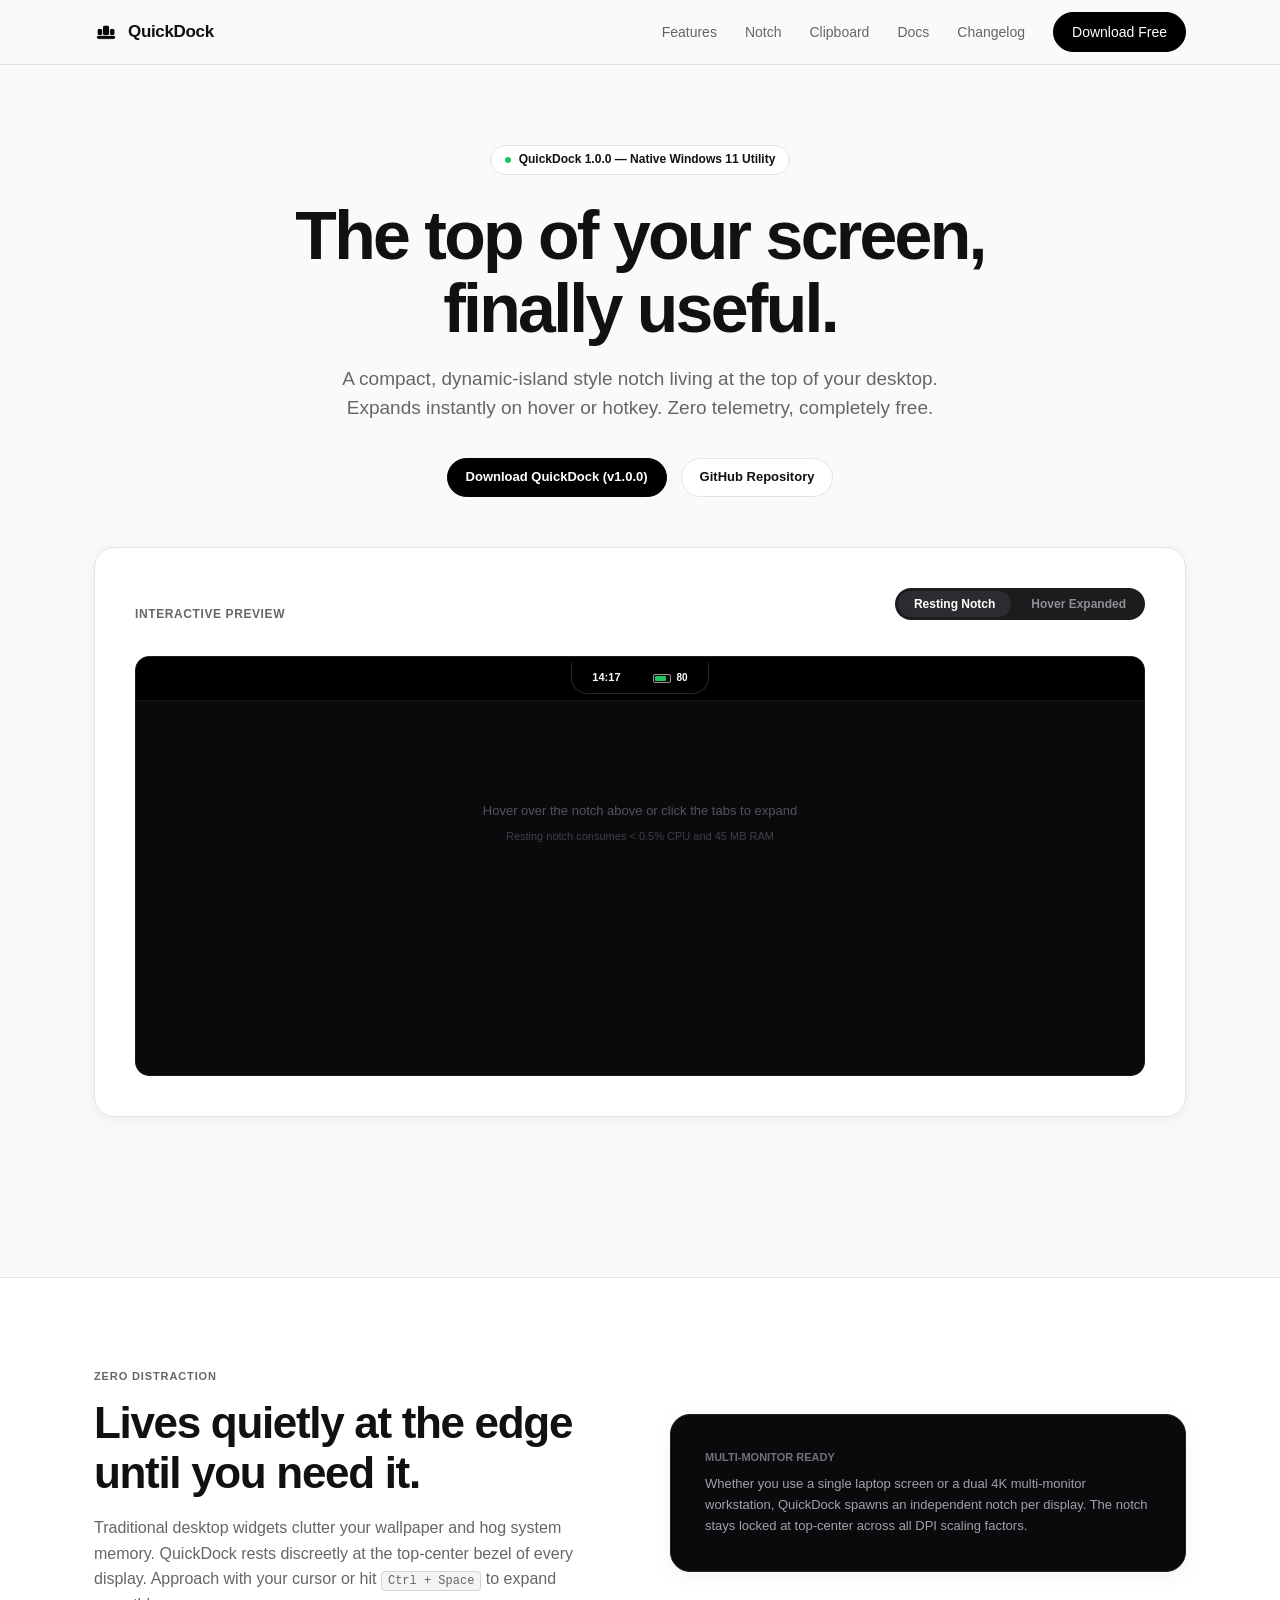
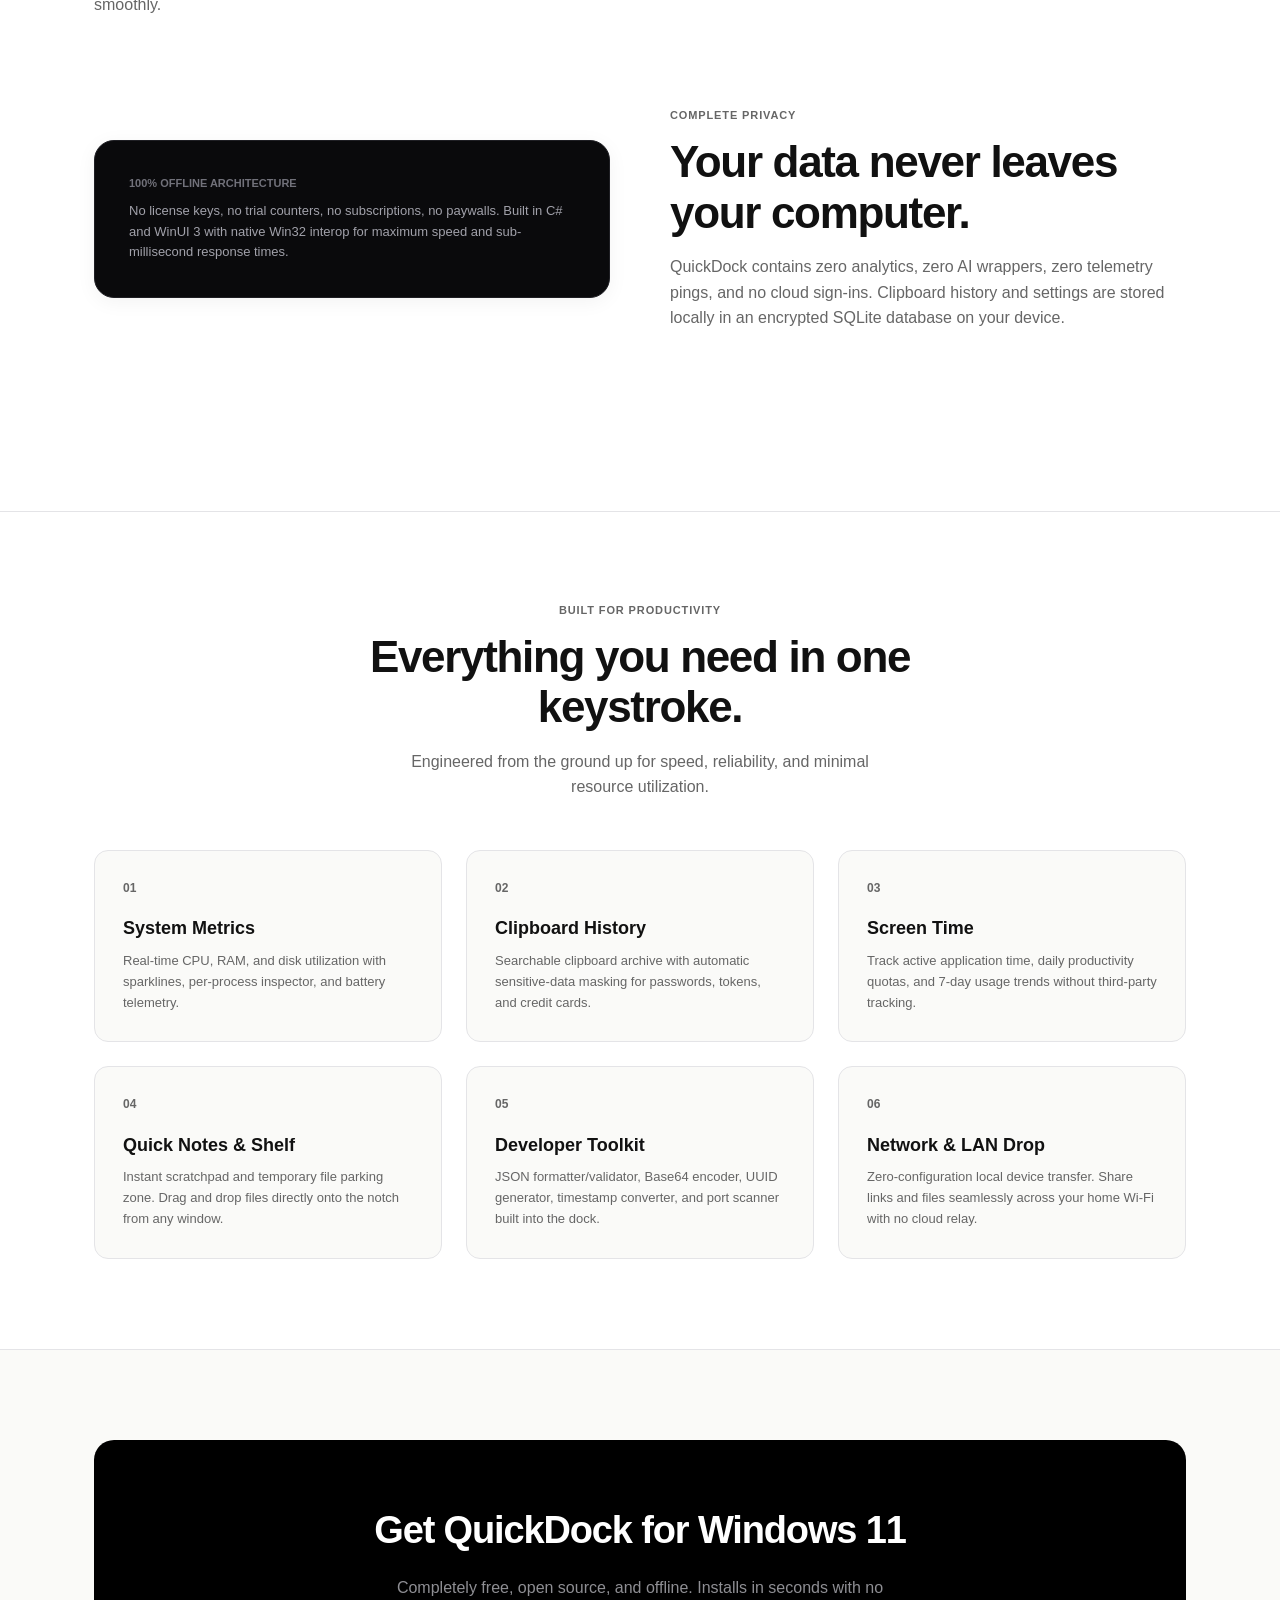
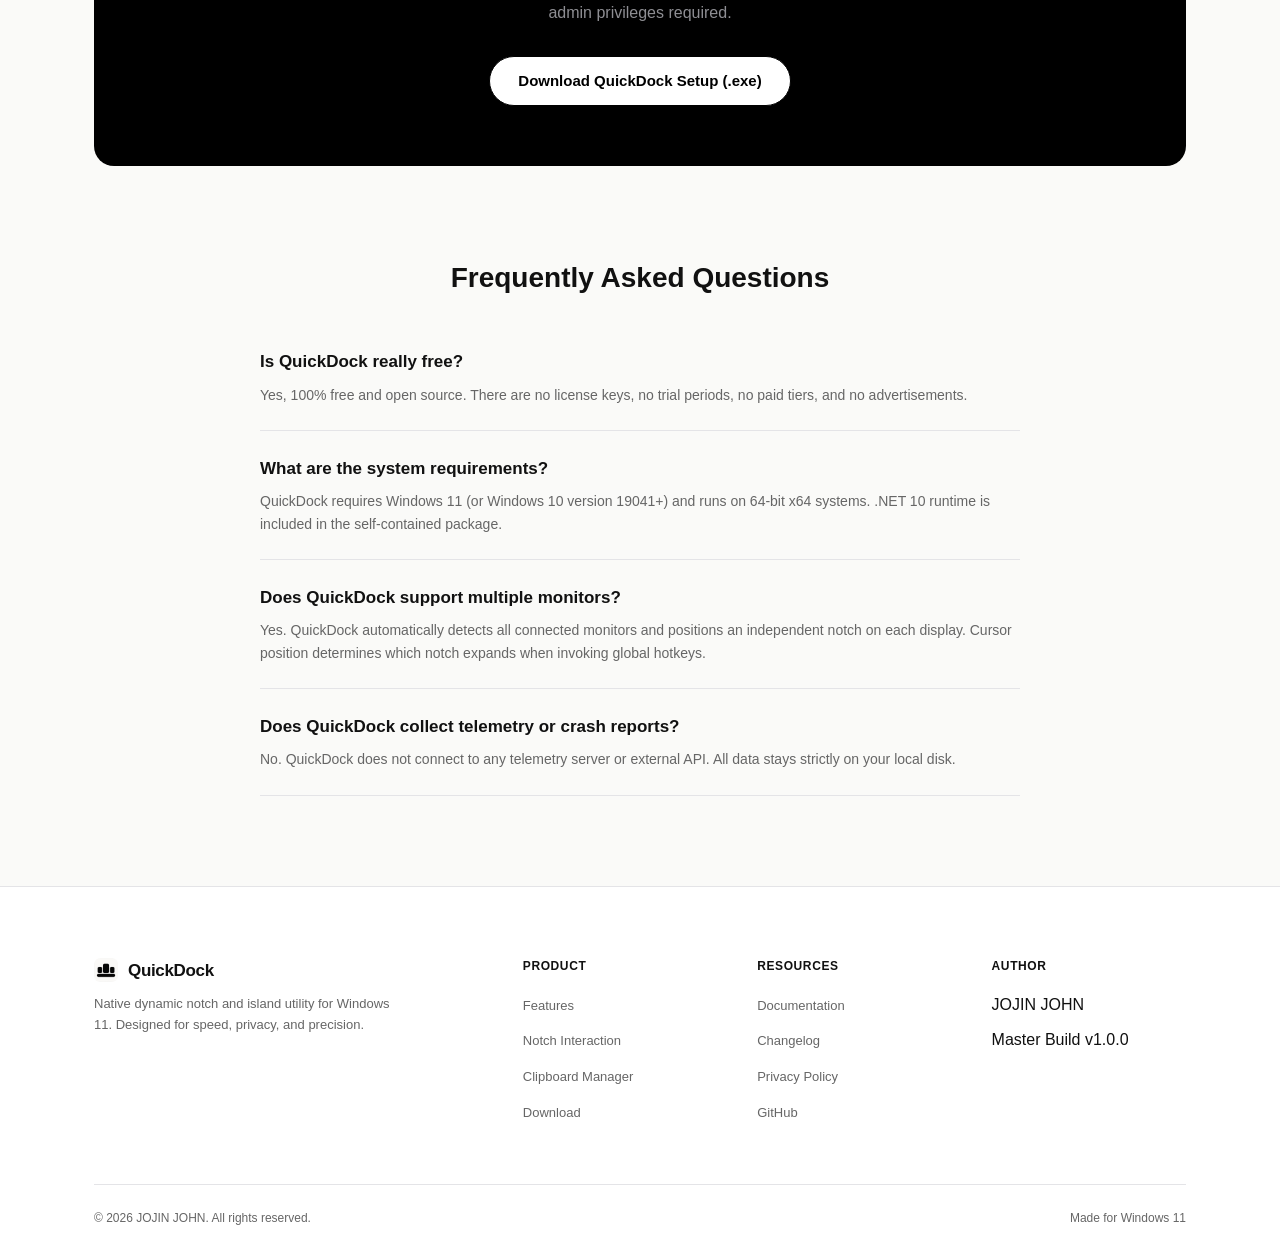
==== docs/index.html @ a7b87505 "feat(release): phase 12 final release, multi-monitor notch, UI alignment, website & standalone setup" ====
<!DOCTYPE html>
<html lang="en">
<head>
  <meta charset="UTF-8">
  <meta name="viewport" content="width=device-width, initial-scale=1.0">
  <title>QuickDock — Native Windows 11 Notch & Dynamic Dock Utility</title>
  <meta name="description" content="A lightweight, keyboard-first, native Windows 11 dynamic island and notch utility. 100% free, offline, zero telemetry, local-first.">
  <link rel="icon" type="image/x-icon" href="./assets/images/favicon.ico">
  <link rel="stylesheet" href="./assets/css/style.css">
</head>
<body>

  <!-- Site Navigation -->
  <header class="site-header">
    <div class="container nav-container">
      <a href="./" class="brand">
        <img src="./assets/images/logo.png" alt="QuickDock Logo">
        <span>QuickDock</span>
      </a>
      <ul class="nav-links" id="navLinks">
        <li><a href="./features/">Features</a></li>
        <li><a href="./notch/">Notch</a></li>
        <li><a href="./clipboard/">Clipboard</a></li>
        <li><a href="./docs/">Docs</a></li>
        <li><a href="./changelog/">Changelog</a></li>
        <li><a href="./download/" class="btn-primary">Download Free</a></li>
      </ul>
    </div>
  </header>

  <!-- Hero Section -->
  <section class="hero">
    <div class="container">
      <div class="hero-tagline">
        <span class="status-dot"></span> QuickDock 1.0.0 — Native Windows 11 Utility
      </div>
      <h1 class="hero-title">
        The top of your screen,<br>finally useful.
      </h1>
      <p class="hero-subtitle">
        A compact, dynamic-island style notch living at the top of your desktop. Expands instantly on hover or hotkey. Zero telemetry, completely free.
      </p>
      <div class="hero-actions">
        <a href="./download/" class="btn-primary">Download QuickDock (v1.0.0)</a>
        <a href="https://github.com/jojin1709/QuickDock" target="_blank" rel="noopener" class="btn-secondary">GitHub Repository</a>
      </div>

      <!-- Interactive Showcase Frame -->
      <div class="showcase-wrapper">
        <div style="display: flex; justify-content: space-between; align-items: center; margin-bottom: 16px;">
          <div style="font-size: 12px; font-weight: 700; color: var(--text-muted); text-transform: uppercase; letter-spacing: 0.05em;">
            Interactive Preview
          </div>
          <div class="notch-tabs">
            <button class="tab-btn active" id="tabResting">Resting Notch</button>
            <button class="tab-btn" id="tabHover">Hover Expanded</button>
          </div>
        </div>

        <div class="interactive-screen" id="interactiveNotch">
          <!-- Top Notch Capsule -->
          <div class="interactive-notch-bar">
            <div class="interactive-notch-body">
              <span class="notch-time">14:17</span>
              <div class="notch-battery">
                <div class="battery-pill-graphic">
                  <div class="battery-level"></div>
                </div>
                <span>80</span>
              </div>
            </div>
          </div>

          <!-- Resting State Placeholder in Mock Screen -->
          <div id="notchRestingContent" style="padding: 100px 20px; text-align: center; color: #52525B;">
            <p style="font-size: 13px; font-weight: 500;">Hover over the notch above or click the tabs to expand</p>
            <p style="font-size: 11px; margin-top: 6px; color: #3F3F46;">Resting notch consumes < 0.5% CPU and 45 MB RAM</p>
          </div>

          <!-- Expanded Panel View Mock (Hidden in resting state) -->
          <div id="notchExpandedContent" class="dock-expanded-view" style="display: none;">
            <div class="dock-header-bar">
              <div class="dock-title-group">
                <img src="./assets/images/logo.png" alt="QuickDock" style="width: 20px; height: 20px; border-radius: 4px;">
                <span class="dock-title">Home</span>
                <div class="dock-separator"></div>
                <span class="dock-subtitle">Sunday, November 1</span>
              </div>
              <div style="display: flex; align-items: center; gap: 14px; font-size: 12px; color: #A1A1AA;">
                <div class="notch-battery">
                  <div class="battery-pill-graphic"><div class="battery-level"></div></div>
                  <span>80%</span>
                </div>
                <span>⚙</span>
                <span>✕</span>
              </div>
            </div>

            <div class="grid-cards">
              <!-- Screen Time Card -->
              <div class="card-dark">
                <div class="card-header-label">Screen Time</div>
                <div class="big-stat">&lt;1m</div>
                <div class="stat-caption">5 apps active today</div>
                <div style="display: flex; gap: 4px; align-items: flex-end; height: 32px; margin-top: 14px;">
                  <div style="width: 12px; height: 4px; background: #27272A; border-radius: 2px;"></div>
                  <div style="width: 12px; height: 6px; background: #27272A; border-radius: 2px;"></div>
                  <div style="width: 12px; height: 4px; background: #27272A; border-radius: 2px;"></div>
                  <div style="width: 12px; height: 8px; background: #27272A; border-radius: 2px;"></div>
                  <div style="width: 12px; height: 28px; background: #FFFFFF; border-radius: 2px;"></div>
                </div>
              </div>

              <!-- System Status Card -->
              <div class="card-dark">
                <div class="card-header-label">System</div>
                <div class="rings-row">
                  <div class="ring-item">
                    <div class="ring-visual" style="border-top-color: #FFFFFF; border-right-color: #27272A;">21%</div>
                    <div class="ring-label">CPU</div>
                  </div>
                  <div class="ring-item">
                    <div class="ring-visual" style="border-top-color: #FFFFFF; border-right-color: #FFFFFF;">75%</div>
                    <div class="ring-label">RAM</div>
                  </div>
                  <div class="ring-item">
                    <div class="ring-visual" style="border-top-color: #FFFFFF; border-right-color: #FFFFFF; border-bottom-color: #FFFFFF;">96%</div>
                    <div class="ring-label">DISK</div>
                  </div>
                </div>
              </div>

              <!-- Weather Card -->
              <div class="card-dark">
                <div class="card-header-label">Weather</div>
                <div class="big-stat">32°</div>
                <div class="stat-caption">Light Drizzle · Thrissur</div>
                <div style="font-size: 10px; color: #71717A; margin-top: 4px;">H 32° L 24°</div>
              </div>

              <!-- Focus Card -->
              <div class="card-dark">
                <div class="card-header-label">Focus</div>
                <div style="display: flex; justify-content: space-between; align-items: center;">
                  <div>
                    <div class="big-stat">25:00</div>
                    <div class="stat-caption">Ready</div>
                  </div>
                  <div style="width: 36px; height: 36px; border-radius: 50%; background: #27272A; display: flex; align-items: center; justify-content: center; color: #FFFFFF;">▶</div>
                </div>
              </div>

              <!-- Clipboard Card -->
              <div class="card-dark">
                <div class="card-header-label">Clipboard</div>
                <div style="font-size: 12px; font-weight: 600; color: #FFFFFF; margin-bottom: 2px;">Latest snippets</div>
                <div class="stat-caption">Quickly paste from history</div>
              </div>

              <!-- Notes Card -->
              <div class="card-dark">
                <div class="card-header-label">Notes</div>
                <div style="background: #1C1C1F; border-radius: 6px; padding: 6px 10px; font-size: 11px; color: #71717A; display: flex; justify-content: space-between; align-items: center;">
                  <span>Write a note...</span>
                  <span style="color: #FFFFFF; font-weight: bold;">+</span>
                </div>
              </div>
            </div>

            <!-- Bottom Dock Navigation -->
            <div style="text-align: center;">
              <div class="floating-dock-nav">
                <span class="nav-icon-pill active">⌂</span>
                <span class="nav-icon-pill">⚙</span>
                <span class="nav-icon-pill">📋</span>
                <span class="nav-icon-pill">📝</span>
                <span class="nav-icon-pill">⏱</span>
                <span class="nav-icon-pill">📁</span>
                <span class="nav-icon-pill">📡</span>
                <span class="nav-icon-pill">📊</span>
              </div>
            </div>
          </div>
        </div>
      </div>
    </div>
  </section>

  <!-- Editorial Section 1: The Core Philosophy -->
  <section class="section" style="background: #FFFFFF; border-top: 1px solid var(--border-light);">
    <div class="container">
      <div class="feature-split">
        <div class="split-content">
          <div class="section-tag">Zero Distraction</div>
          <h2 class="section-title">Lives quietly at the edge until you need it.</h2>
          <p class="section-desc">
            Traditional desktop widgets clutter your wallpaper and hog system memory. QuickDock rests discreetly at the top-center bezel of every display. Approach with your cursor or hit <kbd style="background:#F4F4F5; border:1px solid #D4D4D8; border-radius:4px; padding:2px 6px; font-size:12px;">Ctrl + Space</kbd> to expand smoothly.
          </p>
        </div>
        <div class="split-visual" style="background: #0A0A0C; border-color: #1F1F24;">
          <div style="color: #FFFFFF; text-align: left; padding: 10px;">
            <div style="font-size: 11px; font-weight: 700; color: #71717A; text-transform: uppercase; margin-bottom: 8px;">Multi-Monitor Ready</div>
            <p style="font-size: 13px; color: #A1A1AA; line-height: 1.6;">
              Whether you use a single laptop screen or a dual 4K multi-monitor workstation, QuickDock spawns an independent notch per display. The notch stays locked at top-center across all DPI scaling factors.
            </p>
          </div>
        </div>
      </div>

      <div class="feature-split reverse">
        <div class="split-content">
          <div class="section-tag">Complete Privacy</div>
          <h2 class="section-title">Your data never leaves your computer.</h2>
          <p class="section-desc">
            QuickDock contains zero analytics, zero AI wrappers, zero telemetry pings, and no cloud sign-ins. Clipboard history and settings are stored locally in an encrypted SQLite database on your device.
          </p>
        </div>
        <div class="split-visual" style="background: #0A0A0C; border-color: #1F1F24;">
          <div style="color: #FFFFFF; text-align: left; padding: 10px;">
            <div style="font-size: 11px; font-weight: 700; color: #71717A; text-transform: uppercase; margin-bottom: 8px;">100% Offline Architecture</div>
            <p style="font-size: 13px; color: #A1A1AA; line-height: 1.6;">
              No license keys, no trial counters, no subscriptions, no paywalls. Built in C# and WinUI 3 with native Win32 interop for maximum speed and sub-millisecond response times.
            </p>
          </div>
        </div>
      </div>
    </div>
  </section>

  <!-- Feature Grid Section -->
  <section class="features-grid-section">
    <div class="container">
      <div style="text-align: center; max-width: 600px; margin: 0 auto;">
        <div class="section-tag">Built For Productivity</div>
        <h2 class="section-title">Everything you need in one keystroke.</h2>
        <p class="section-desc" style="margin: 0 auto;">Engineered from the ground up for speed, reliability, and minimal resource utilization.</p>
      </div>

      <div class="features-grid">
        <div class="feature-box">
          <div class="feature-box-number">01</div>
          <h3 class="feature-box-title">System Metrics</h3>
          <p class="feature-box-desc">Real-time CPU, RAM, and disk utilization with sparklines, per-process inspector, and battery telemetry.</p>
        </div>

        <div class="feature-box">
          <div class="feature-box-number">02</div>
          <h3 class="feature-box-title">Clipboard History</h3>
          <p class="feature-box-desc">Searchable clipboard archive with automatic sensitive-data masking for passwords, tokens, and credit cards.</p>
        </div>

        <div class="feature-box">
          <div class="feature-box-number">03</div>
          <h3 class="feature-box-title">Screen Time</h3>
          <p class="feature-box-desc">Track active application time, daily productivity quotas, and 7-day usage trends without third-party tracking.</p>
        </div>

        <div class="feature-box">
          <div class="feature-box-number">04</div>
          <h3 class="feature-box-title">Quick Notes & Shelf</h3>
          <p class="feature-box-desc">Instant scratchpad and temporary file parking zone. Drag and drop files directly onto the notch from any window.</p>
        </div>

        <div class="feature-box">
          <div class="feature-box-number">05</div>
          <h3 class="feature-box-title">Developer Toolkit</h3>
          <p class="feature-box-desc">JSON formatter/validator, Base64 encoder, UUID generator, timestamp converter, and port scanner built into the dock.</p>
        </div>

        <div class="feature-box">
          <div class="feature-box-number">06</div>
          <h3 class="feature-box-title">Network & LAN Drop</h3>
          <p class="feature-box-desc">Zero-configuration local device transfer. Share links and files seamlessly across your home Wi-Fi with no cloud relay.</p>
        </div>
      </div>
    </div>
  </section>

  <!-- Download Banner -->
  <section class="section">
    <div class="container">
      <div class="download-card">
        <h2>Get QuickDock for Windows 11</h2>
        <p>Completely free, open source, and offline. Installs in seconds with no admin privileges required.</p>
        <a href="./download/" class="btn-primary" style="background:#FFFFFF; color:#000000 !important; font-size:15px; padding:12px 28px;">
          Download QuickDock Setup (.exe)
        </a>
      </div>

      <!-- FAQ Section -->
      <div class="faq-list">
        <h2 style="font-size: 28px; font-weight: 800; text-align: center; margin-bottom: 24px;">Frequently Asked Questions</h2>
        
        <div class="faq-item">
          <div class="faq-question">Is QuickDock really free?</div>
          <div class="faq-answer">Yes, 100% free and open source. There are no license keys, no trial periods, no paid tiers, and no advertisements.</div>
        </div>

        <div class="faq-item">
          <div class="faq-question">What are the system requirements?</div>
          <div class="faq-answer">QuickDock requires Windows 11 (or Windows 10 version 19041+) and runs on 64-bit x64 systems. .NET 10 runtime is included in the self-contained package.</div>
        </div>

        <div class="faq-item">
          <div class="faq-question">Does QuickDock support multiple monitors?</div>
          <div class="faq-answer">Yes. QuickDock automatically detects all connected monitors and positions an independent notch on each display. Cursor position determines which notch expands when invoking global hotkeys.</div>
        </div>

        <div class="faq-item">
          <div class="faq-question">Does QuickDock collect telemetry or crash reports?</div>
          <div class="faq-answer">No. QuickDock does not connect to any telemetry server or external API. All data stays strictly on your local disk.</div>
        </div>
      </div>
    </div>
  </section>

  <!-- Site Footer -->
  <footer class="site-footer">
    <div class="container">
      <div class="footer-grid">
        <div class="footer-brand">
          <a href="./" class="brand">
            <img src="./assets/images/logo.png" alt="QuickDock">
            <span>QuickDock</span>
          </a>
          <p>Native dynamic notch and island utility for Windows 11. Designed for speed, privacy, and precision.</p>
        </div>
        <div class="footer-col">
          <h4>Product</h4>
          <ul>
            <li><a href="./features/">Features</a></li>
            <li><a href="./notch/">Notch Interaction</a></li>
            <li><a href="./clipboard/">Clipboard Manager</a></li>
            <li><a href="./download/">Download</a></li>
          </ul>
        </div>
        <div class="footer-col">
          <h4>Resources</h4>
          <ul>
            <li><a href="./docs/">Documentation</a></li>
            <li><a href="./changelog/">Changelog</a></li>
            <li><a href="./privacy/">Privacy Policy</a></li>
            <li><a href="https://github.com/jojin1709/QuickDock" target="_blank" rel="noopener">GitHub</a></li>
          </ul>
        </div>
        <div class="footer-col">
          <h4>Author</h4>
          <ul>
            <li><span>JOJIN JOHN</span></li>
            <li><span>Master Build v1.0.0</span></li>
          </ul>
        </div>
      </div>
      <div class="footer-bottom">
        <span>&copy; 2026 JOJIN JOHN. All rights reserved.</span>
        <span>Made for Windows 11</span>
      </div>
    </div>
  </footer>

  <script src="./assets/js/main.js"></script>
</body>
</html>
---- docs/assets/css/style.css ----
/* ============================================================
   QuickDock Official Website Stylesheet
   Design Language: Minimal, Editorial, High-Precision Monochrome
   ============================================================ */

:root {
  --bg-page: #FAFAF8;
  --bg-white: #FFFFFF;
  --bg-dark: #0A0A0C;
  --bg-card-dark: #141417;
  --border-light: #E4E4E7;
  --border-dark: #222226;
  --text-dark: #111111;
  --text-muted: #666666;
  --text-white: #FFFFFF;
  --text-white-muted: #8E8E93;
  --accent-green: #22C55E;
  --font-sans: -apple-system, BlinkMacSystemFont, "Segoe UI", Roboto, "Helvetica Neue", Arial, sans-serif;
  --container-max: 1140px;
  --radius-sm: 8px;
  --radius-md: 14px;
  --radius-lg: 20px;
  --shadow-subtle: 0 4px 20px rgba(0, 0, 0, 0.05);
  --shadow-dock: 0 20px 60px rgba(0, 0, 0, 0.35);
  --transition: 0.2s cubic-bezier(0.16, 1, 0.3, 1);
}

* {
  box-sizing: border-box;
  margin: 0;
  padding: 0;
}

body {
  font-family: var(--font-sans);
  background-color: var(--bg-page);
  color: var(--text-dark);
  line-height: 1.6;
  -webkit-font-smoothing: antialiased;
  -moz-osx-font-smoothing: grayscale;
}

a {
  color: inherit;
  text-decoration: none;
  transition: opacity var(--transition);
}

a:hover {
  opacity: 0.8;
}

.container {
  max-width: var(--container-max);
  margin: 0 auto;
  padding: 0 24px;
}

/* ==================== HEADER & NAV ==================== */
.site-header {
  position: sticky;
  top: 0;
  z-index: 100;
  background-color: rgba(250, 250, 248, 0.92);
  backdrop-filter: blur(12px);
  border-bottom: 1px solid var(--border-light);
}

.nav-container {
  display: flex;
  align-items: center;
  justify-content: space-between;
  height: 64px;
}

.brand {
  display: flex;
  align-items: center;
  gap: 10px;
  font-weight: 700;
  font-size: 17px;
  letter-spacing: -0.02em;
}

.brand img {
  width: 24px;
  height: 24px;
  border-radius: 6px;
}

.nav-links {
  display: flex;
  align-items: center;
  gap: 28px;
  list-style: none;
}

.nav-links a {
  font-size: 14px;
  color: var(--text-muted);
  font-weight: 500;
  transition: color var(--transition);
}

.nav-links a:hover,
.nav-links a.active {
  color: var(--text-dark);
}

.btn-primary {
  display: inline-flex;
  align-items: center;
  justify-content: center;
  background-color: #000000;
  color: #FFFFFF !important;
  font-size: 13px;
  font-weight: 600;
  padding: 8px 18px;
  border-radius: 9999px;
  border: 1px solid #000000;
  transition: transform var(--transition), opacity var(--transition);
}

.btn-primary:hover {
  opacity: 0.9;
  transform: translateY(-1px);
}

.btn-secondary {
  display: inline-flex;
  align-items: center;
  justify-content: center;
  background-color: #FFFFFF;
  color: #111111 !important;
  font-size: 13px;
  font-weight: 600;
  padding: 8px 18px;
  border-radius: 9999px;
  border: 1px solid var(--border-light);
  transition: transform var(--transition), background-color var(--transition);
}

.btn-secondary:hover {
  background-color: #F4F4F5;
  transform: translateY(-1px);
}

/* ==================== HERO SECTION ==================== */
.hero {
  padding: 80px 0 60px;
  text-align: center;
}

.hero-tagline {
  display: inline-flex;
  align-items: center;
  gap: 8px;
  font-size: 12px;
  font-weight: 600;
  color: #111111;
  background: #FFFFFF;
  border: 1px solid var(--border-light);
  border-radius: 9999px;
  padding: 4px 14px;
  margin-bottom: 24px;
}

.status-dot {
  width: 6px;
  height: 6px;
  border-radius: 50%;
  background-color: var(--accent-green);
}

.hero-title {
  font-size: clamp(38px, 6vw, 68px);
  font-weight: 800;
  line-height: 1.08;
  letter-spacing: -0.04em;
  color: var(--text-dark);
  margin-bottom: 20px;
}

.hero-subtitle {
  font-size: clamp(16px, 2vw, 19px);
  color: var(--text-muted);
  max-width: 620px;
  margin: 0 auto 36px;
  line-height: 1.5;
}

.hero-actions {
  display: flex;
  align-items: center;
  justify-content: center;
  gap: 14px;
  margin-bottom: 50px;
}

/* ==================== PRODUCT SHOWCASE FRAME ==================== */
.showcase-wrapper {
  background: #FFFFFF;
  border: 1px solid var(--border-light);
  border-radius: var(--radius-lg);
  padding: 40px;
  box-shadow: var(--shadow-subtle);
  margin-bottom: 100px;
}

.desktop-mockup {
  position: relative;
  background: #000000;
  border-radius: var(--radius-md);
  padding: 0;
  overflow: hidden;
  box-shadow: var(--shadow-dock);
  border: 1px solid #1C1C1F;
}

.screen-header-notch {
  height: 38px;
  background: #000000;
  display: flex;
  align-items: center;
  justify-content: center;
  border-bottom: 1px solid #1C1C1F;
}

.notch-capsule {
  background: #000000;
  border: 1px solid var(--border-dark);
  border-top: none;
  border-radius: 0 0 12px 12px;
  padding: 4px 20px;
  display: flex;
  align-items: center;
  gap: 28px;
}

.notch-time {
  font-size: 11px;
  font-weight: 700;
  color: #FFFFFF;
}

.notch-battery {
  display: flex;
  align-items: center;
  gap: 6px;
  font-size: 10px;
  font-weight: 600;
  color: #FFFFFF;
}

.battery-pill-graphic {
  width: 18px;
  height: 9px;
  border: 1px solid rgba(255, 255, 255, 0.6);
  border-radius: 2px;
  padding: 1px;
}

.battery-level {
  width: 80%;
  height: 100%;
  background: var(--accent-green);
  border-radius: 1px;
}

.dock-expanded-view {
  background: var(--bg-card-dark);
  padding: 24px;
}

.dock-header-bar {
  display: flex;
  align-items: center;
  justify-content: space-between;
  margin-bottom: 20px;
}

.dock-title-group {
  display: flex;
  align-items: center;
  gap: 8px;
}

.dock-title {
  font-size: 16px;
  font-weight: 700;
  color: #FFFFFF;
}

.dock-separator {
  width: 1px;
  height: 14px;
  background: #333338;
}

.dock-subtitle {
  font-size: 12px;
  color: var(--text-white-muted);
}

.grid-cards {
  display: grid;
  grid-template-columns: repeat(3, 1fr);
  gap: 14px;
  margin-bottom: 20px;
}

.card-dark {
  background: #101013;
  border: 1px solid var(--border-dark);
  border-radius: var(--radius-md);
  padding: 16px;
  text-align: left;
}

.card-header-label {
  font-size: 10px;
  font-weight: 700;
  letter-spacing: 0.05em;
  color: var(--text-white-muted);
  text-transform: uppercase;
  margin-bottom: 12px;
}

.big-stat {
  font-size: 28px;
  font-weight: 800;
  color: #FFFFFF;
  line-height: 1.1;
  margin-bottom: 4px;
}

.stat-caption {
  font-size: 11px;
  color: var(--text-white-muted);
}

.rings-row {
  display: flex;
  align-items: center;
  justify-content: space-around;
  margin-top: 10px;
}

.ring-item {
  text-align: center;
}

.ring-visual {
  width: 44px;
  height: 44px;
  border-radius: 50%;
  border: 3px solid #27272A;
  border-top-color: #FFFFFF;
  border-right-color: #FFFFFF;
  display: flex;
  align-items: center;
  justify-content: center;
  font-size: 10px;
  font-weight: 700;
  color: #FFFFFF;
  margin-bottom: 4px;
}

.ring-label {
  font-size: 9px;
  font-weight: 600;
  color: var(--text-white-muted);
}

.floating-dock-nav {
  display: inline-flex;
  align-items: center;
  gap: 14px;
  background: #000000;
  border: 1px solid var(--border-dark);
  border-radius: 9999px;
  padding: 6px 16px;
  margin: 10px auto 0;
}

.nav-icon-pill {
  width: 28px;
  height: 28px;
  border-radius: 50%;
  display: flex;
  align-items: center;
  justify-content: center;
  color: var(--text-white-muted);
  font-size: 12px;
}

.nav-icon-pill.active {
  background: #FFFFFF;
  color: #000000;
}

/* ==================== EDITORIAL SECTIONS ==================== */
.section {
  padding: 90px 0;
}

.section-tag {
  font-size: 11px;
  font-weight: 700;
  letter-spacing: 0.08em;
  text-transform: uppercase;
  color: var(--text-muted);
  margin-bottom: 12px;
}

.section-title {
  font-size: clamp(30px, 4vw, 44px);
  font-weight: 800;
  letter-spacing: -0.03em;
  color: var(--text-dark);
  line-height: 1.15;
  margin-bottom: 16px;
}

.section-desc {
  font-size: 16px;
  color: var(--text-muted);
  line-height: 1.6;
  max-width: 520px;
}

.feature-split {
  display: grid;
  grid-template-columns: 1fr 1fr;
  gap: 60px;
  align-items: center;
  margin-bottom: 90px;
}

.feature-split.reverse {
  direction: rtl;
}

.feature-split.reverse .split-content {
  direction: ltr;
}

.feature-split.reverse .split-visual {
  direction: ltr;
}

.split-visual {
  background: #FFFFFF;
  border: 1px solid var(--border-light);
  border-radius: var(--radius-lg);
  padding: 24px;
  box-shadow: var(--shadow-subtle);
}

/* ==================== FEATURE GRID ==================== */
.features-grid-section {
  background: #FFFFFF;
  border-top: 1px solid var(--border-light);
  border-bottom: 1px solid var(--border-light);
  padding: 90px 0;
}

.features-grid {
  display: grid;
  grid-template-columns: repeat(auto-fill, minmax(320px, 1fr));
  gap: 24px;
  margin-top: 50px;
}

.feature-box {
  background: var(--bg-page);
  border: 1px solid var(--border-light);
  border-radius: var(--radius-md);
  padding: 28px;
  transition: transform var(--transition);
}

.feature-box:hover {
  transform: translateY(-2px);
}

.feature-box-number {
  font-size: 12px;
  font-weight: 700;
  color: var(--text-muted);
  margin-bottom: 16px;
}

.feature-box-title {
  font-size: 18px;
  font-weight: 700;
  color: var(--text-dark);
  margin-bottom: 8px;
}

.feature-box-desc {
  font-size: 13px;
  color: var(--text-muted);
  line-height: 1.6;
}

/* ==================== DOWNLOAD & FAQ ==================== */
.download-card {
  background: #000000;
  color: #FFFFFF;
  border-radius: var(--radius-lg);
  padding: 60px 40px;
  text-align: center;
  margin-bottom: 90px;
}

.download-card h2 {
  font-size: 38px;
  font-weight: 800;
  letter-spacing: -0.03em;
  margin-bottom: 14px;
}

.download-card p {
  color: var(--text-white-muted);
  font-size: 16px;
  max-width: 500px;
  margin: 0 auto 30px;
}

.faq-list {
  max-width: 760px;
  margin: 40px auto 0;
}

.faq-item {
  border-bottom: 1px solid var(--border-light);
  padding: 24px 0;
}

.faq-question {
  font-size: 17px;
  font-weight: 700;
  color: var(--text-dark);
  margin-bottom: 8px;
}

.faq-answer {
  font-size: 14px;
  color: var(--text-muted);
  line-height: 1.6;
}

/* ==================== FOOTER ==================== */
.site-footer {
  background: #FFFFFF;
  border-top: 1px solid var(--border-light);
  padding: 70px 0 30px;
}

.footer-grid {
  display: grid;
  grid-template-columns: 2fr 1fr 1fr 1fr;
  gap: 40px;
  margin-bottom: 50px;
}

.footer-brand p {
  font-size: 13px;
  color: var(--text-muted);
  margin-top: 10px;
  max-width: 300px;
}

.footer-col h4 {
  font-size: 12px;
  font-weight: 700;
  letter-spacing: 0.05em;
  text-transform: uppercase;
  color: var(--text-dark);
  margin-bottom: 16px;
}

.footer-col ul {
  list-style: none;
}

.footer-col li {
  margin-bottom: 10px;
}

.footer-col a {
  font-size: 13px;
  color: var(--text-muted);
}

.footer-col a:hover {
  color: var(--text-dark);
}

.footer-bottom {
  border-top: 1px solid var(--border-light);
  padding-top: 24px;
  display: flex;
  justify-content: space-between;
  align-items: center;
  font-size: 12px;
  color: var(--text-muted);
}

/* ==================== RESPONSIVE DESIGN ==================== */
@media (max-width: 860px) {
  .nav-links {
    display: none;
  }
  .grid-cards {
    grid-template-columns: 1fr;
  }
  .feature-split {
    grid-template-columns: 1fr;
    gap: 30px;
  }
  .footer-grid {
    grid-template-columns: 1fr 1fr;
  }
}

@media (max-width: 540px) {
  .footer-grid {
    grid-template-columns: 1fr;
  }
  .hero-actions {
    flex-direction: column;
  }
  .showcase-wrapper {
    padding: 16px;
  }
}

/* Reduced motion preference */
@media (prefers-reduced-motion: reduce) {
  *, ::before, ::after {
    animation-duration: 0.01ms !important;
    animation-iteration-count: 1 !important;
    transition-duration: 0.01ms !important;
    scroll-behavior: auto !important;
  }
}


/* ==================== INTERACTIVE NOTCH DEMO ==================== */
.notch-tabs {
  display: inline-flex;
  background: #1C1C1F;
  border-radius: 9999px;
  padding: 3px;
  margin-bottom: 20px;
  gap: 4px;
}

.tab-btn {
  background: transparent;
  border: none;
  color: var(--text-white-muted);
  font-size: 12px;
  font-weight: 600;
  padding: 6px 16px;
  border-radius: 9999px;
  cursor: pointer;
  transition: all var(--transition);
}

.tab-btn.active {
  background: #2C2C30;
  color: #FFFFFF;
}

.interactive-screen {
  background: #0A0A0C;
  border-radius: var(--radius-md);
  border: 1px solid #1C1C1F;
  min-height: 420px;
  position: relative;
  overflow: hidden;
  display: flex;
  flex-direction: column;
}

.interactive-notch-bar {
  background: #000000;
  border-bottom: 1px solid #141417;
  padding: 6px 0;
  display: flex;
  justify-content: center;
  align-items: flex-start;
  transition: all 0.3s cubic-bezier(0.16, 1, 0.3, 1);
}

.interactive-notch-body {
  background: #000000;
  border: 1px solid #27272A;
  border-top: none;
  border-radius: 0 0 16px 16px;
  padding: 6px 20px;
  display: inline-flex;
  align-items: center;
  gap: 32px;
  cursor: pointer;
  transition: all 0.3s cubic-bezier(0.16, 1, 0.3, 1);
}

.interactive-notch-body:hover,
.notch-hover-state .interactive-notch-body {
  border-color: #3F3F46;
  box-shadow: 0 10px 30px rgba(0, 0, 0, 0.6);
}

/* ==================== DOCS & INNER PAGES ==================== */
.page-header {
  padding: 60px 0 40px;
  text-align: center;
  border-bottom: 1px solid var(--border-light);
  background: #FFFFFF;
}

.page-title {
  font-size: clamp(32px, 5vw, 48px);
  font-weight: 800;
  letter-spacing: -0.03em;
  color: var(--text-dark);
  margin-bottom: 12px;
}

.page-subtitle {
  font-size: 16px;
  color: var(--text-muted);
  max-width: 600px;
  margin: 0 auto;
}

.docs-layout {
  display: grid;
  grid-template-columns: 240px 1fr;
  gap: 60px;
  padding: 60px 0;
}

.docs-sidebar {
  position: sticky;
  top: 90px;
  height: fit-content;
}

.docs-nav-group {
  margin-bottom: 28px;
}

.docs-nav-title {
  font-size: 11px;
  font-weight: 700;
  letter-spacing: 0.08em;
  text-transform: uppercase;
  color: var(--text-muted);
  margin-bottom: 12px;
}

.docs-nav-list {
  list-style: none;
}

.docs-nav-list li {
  margin-bottom: 8px;
}

.docs-nav-list a {
  font-size: 13px;
  color: var(--text-muted);
  display: block;
  padding: 4px 0;
  transition: color var(--transition);
}

.docs-nav-list a:hover,
.docs-nav-list a.active {
  color: var(--text-dark);
  font-weight: 600;
}

.docs-content {
  max-width: 760px;
}

.docs-content h2 {
  font-size: 26px;
  font-weight: 800;
  letter-spacing: -0.02em;
  margin: 40px 0 16px;
  color: var(--text-dark);
}

.docs-content h2:first-child {
  margin-top: 0;
}

.docs-content h3 {
  font-size: 18px;
  font-weight: 700;
  margin: 24px 0 10px;
  color: var(--text-dark);
}

.docs-content p {
  font-size: 15px;
  line-height: 1.7;
  color: #333333;
  margin-bottom: 18px;
}

.docs-content ul, .docs-content ol {
  margin: 0 0 20px 24px;
}

.docs-content li {
  font-size: 15px;
  line-height: 1.6;
  color: #333333;
  margin-bottom: 6px;
}

.code-block {
  background: #111113;
  border: 1px solid #222226;
  border-radius: var(--radius-sm);
  padding: 16px 20px;
  margin: 20px 0;
  position: relative;
  overflow-x: auto;
}

.code-block pre {
  font-family: ui-monospace, SFMono-Regular, Menlo, Monaco, Consolas, monospace;
  font-size: 13px;
  color: #EDEDED;
  line-height: 1.5;
}

.code-block .copy-btn {
  position: absolute;
  top: 10px;
  right: 10px;
  background: #222226;
  color: #FFFFFF;
  border: 1px solid #333338;
  font-size: 11px;
  font-weight: 600;
  padding: 4px 10px;
  border-radius: 6px;
  cursor: pointer;
  transition: background var(--transition);
}

.code-block .copy-btn:hover {
  background: #333338;
}

/* Callout Box */
.callout {
  background: #FFFFFF;
  border: 1px solid var(--border-light);
  border-left: 3px solid #111111;
  border-radius: var(--radius-sm);
  padding: 16px 20px;
  margin: 24px 0;
}

.callout-title {
  font-size: 13px;
  font-weight: 700;
  color: #111111;
  margin-bottom: 4px;
}

.callout p {
  font-size: 13px;
  color: var(--text-muted);
  margin-bottom: 0;
}

/* Timeline / Changelog */
.timeline {
  position: relative;
  border-left: 2px solid var(--border-light);
  margin-left: 14px;
  padding-left: 28px;
  margin-top: 30px;
}

.timeline-item {
  position: relative;
  margin-bottom: 40px;
}

.timeline-dot {
  position: absolute;
  left: -35px;
  top: 4px;
  width: 12px;
  height: 12px;
  border-radius: 50%;
  background: #111111;
  border: 2px solid #FAFAF8;
}

.timeline-version {
  font-size: 20px;
  font-weight: 800;
  color: var(--text-dark);
  margin-bottom: 4px;
}

.timeline-date {
  font-size: 12px;
  font-weight: 600;
  color: var(--text-muted);
  margin-bottom: 14px;
}

@media (max-width: 768px) {
  .docs-layout {
    grid-template-columns: 1fr;
    gap: 30px;
  }
  .docs-sidebar {
    position: static;
    border-bottom: 1px solid var(--border-light);
    padding-bottom: 20px;
  }
}
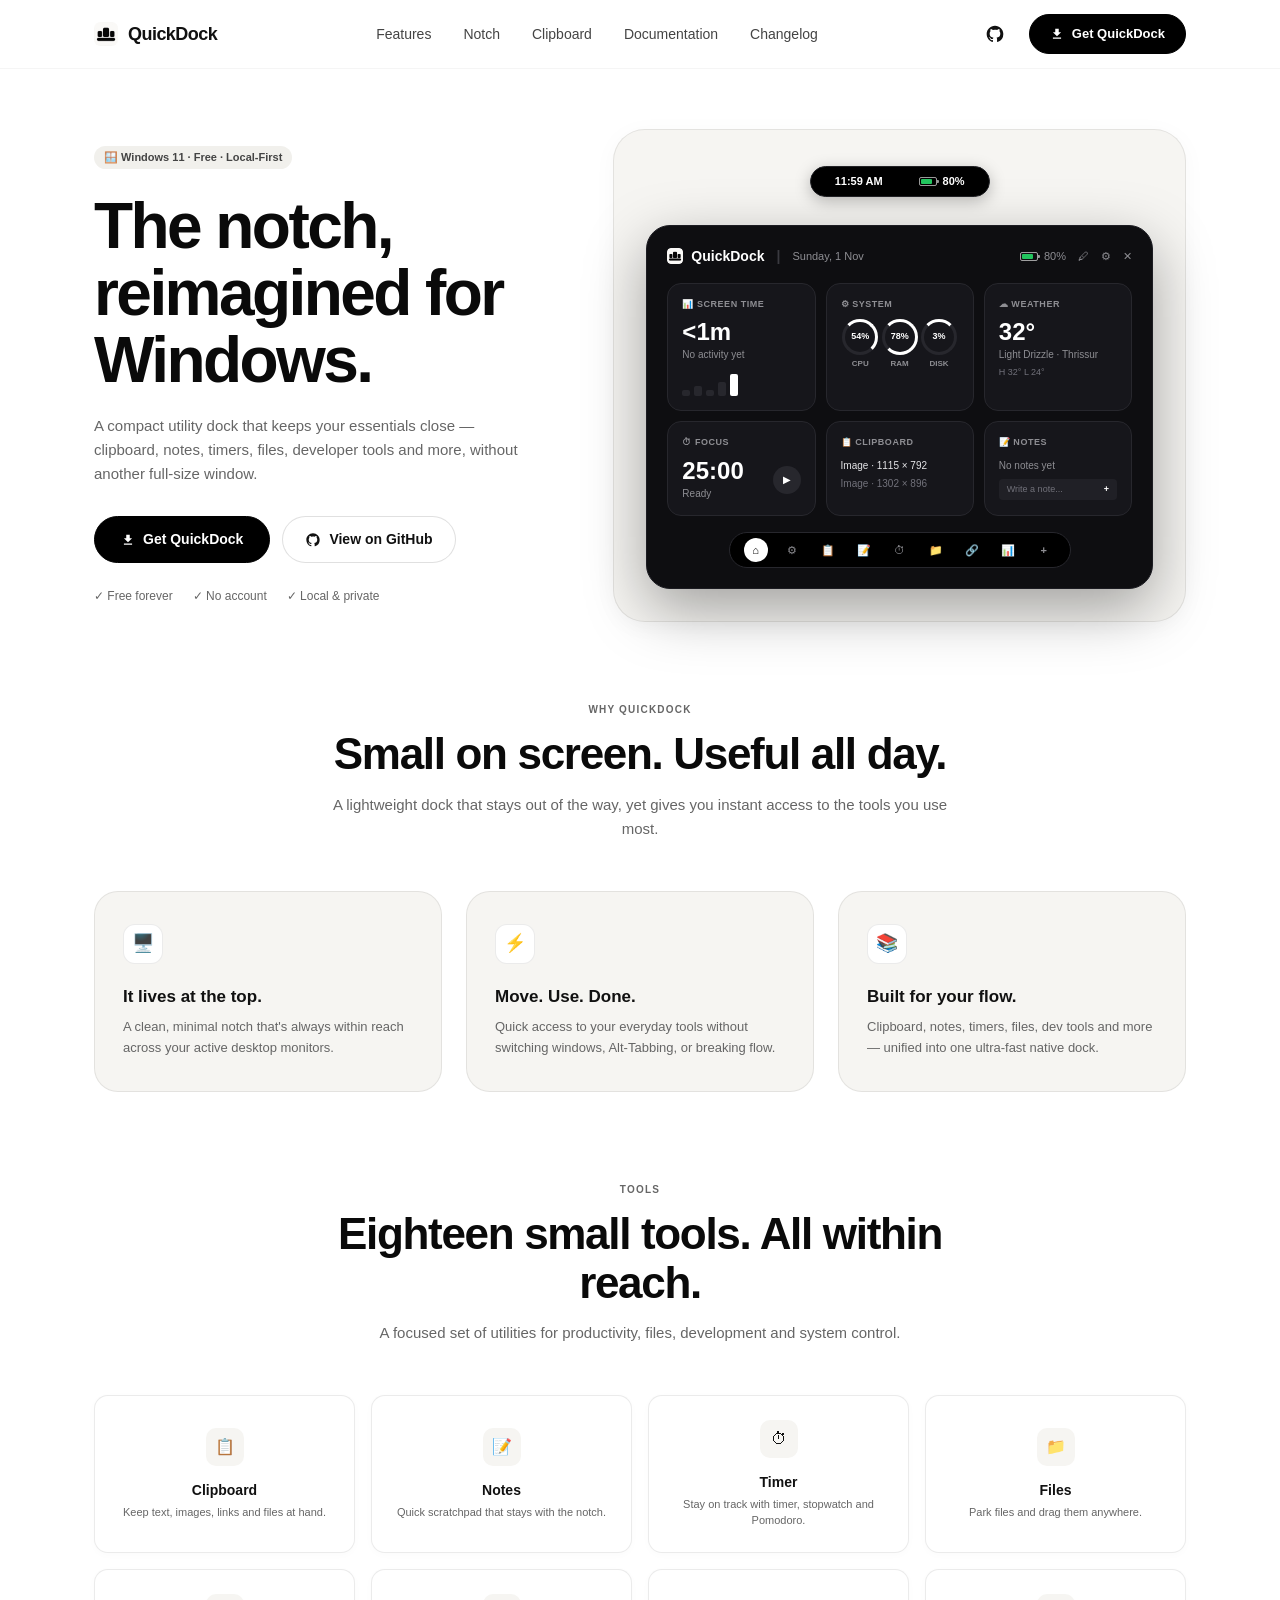
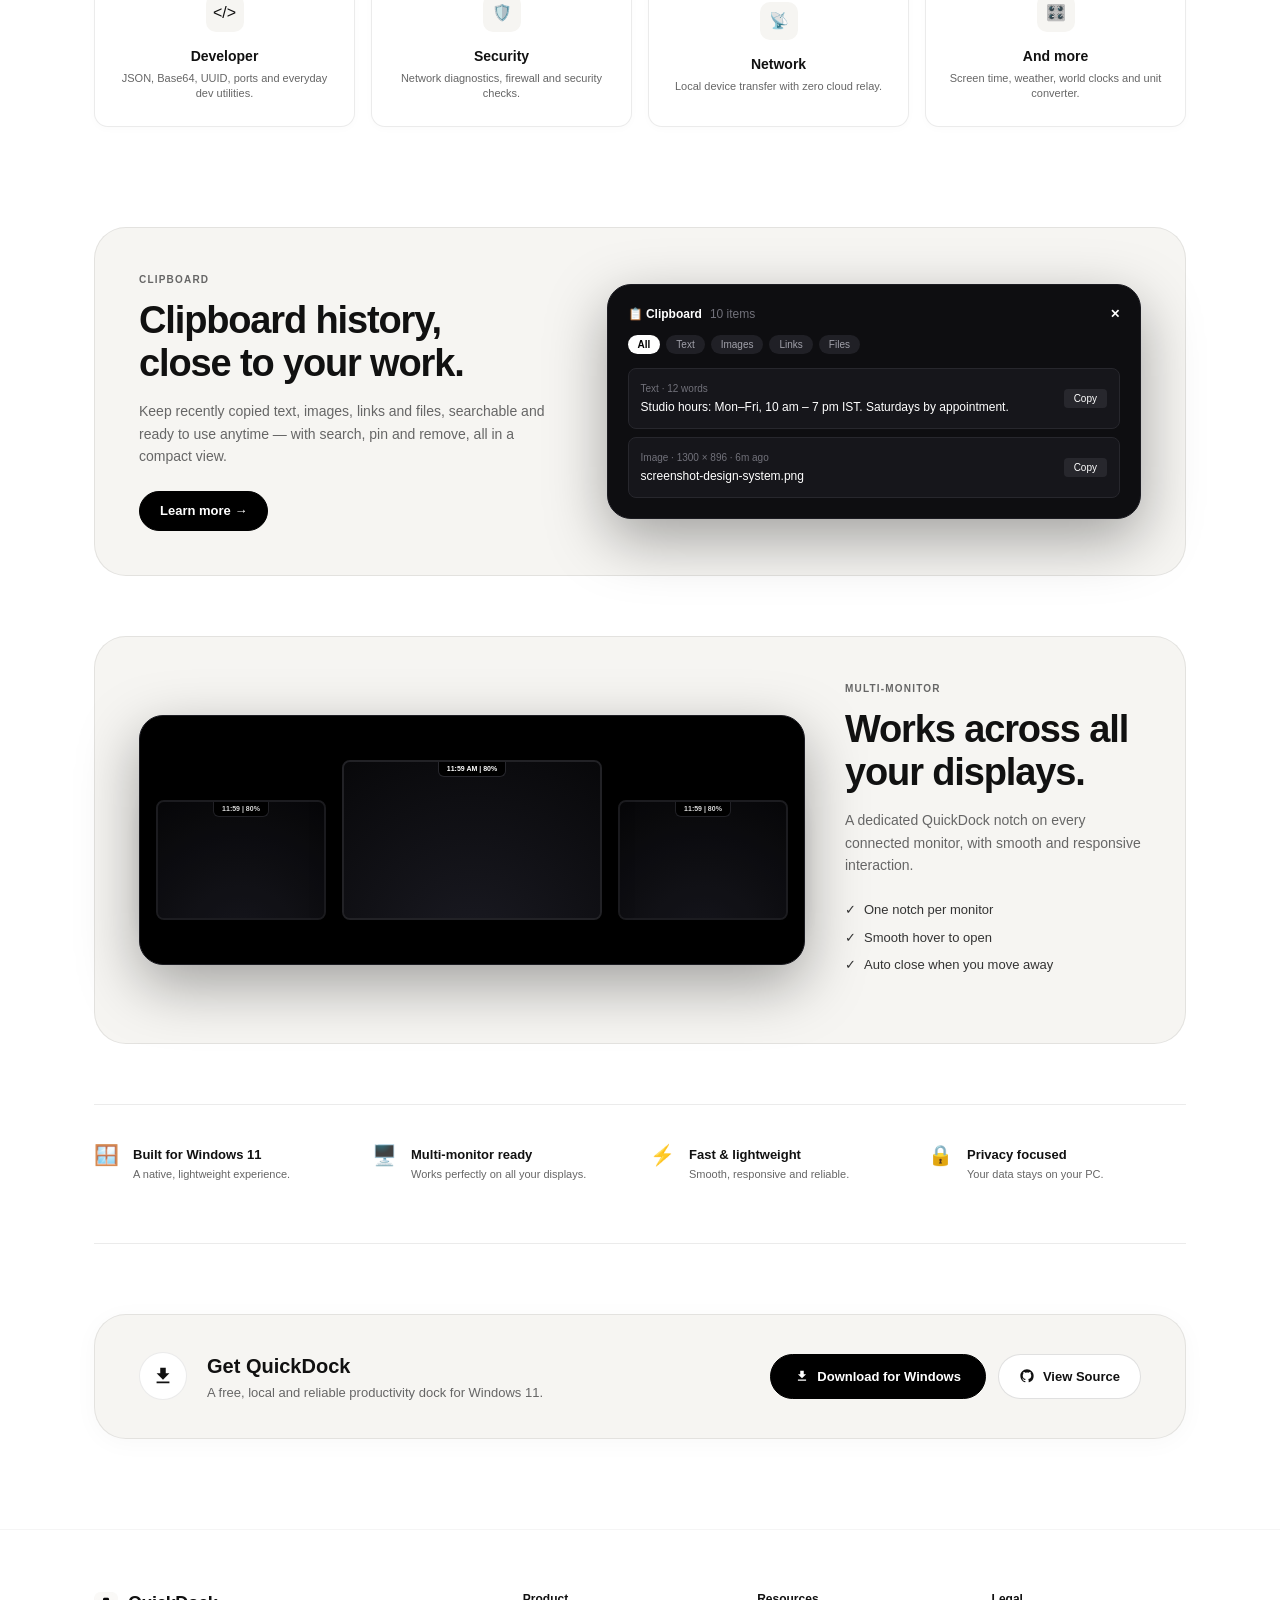
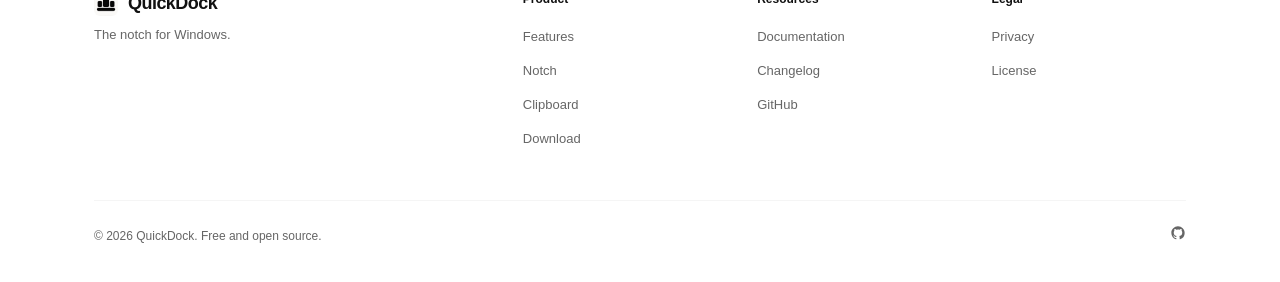
==== commit 260d62fd: "feat(website): match official design mockups with warm editorial monochrome layout" ====
--- a/docs/index.html
+++ b/docs/index.html
@@ -3,14 +3,14 @@
 <head>
   <meta charset="UTF-8">
   <meta name="viewport" content="width=device-width, initial-scale=1.0">
-  <title>QuickDock — Native Windows 11 Notch & Dynamic Dock Utility</title>
-  <meta name="description" content="A lightweight, keyboard-first, native Windows 11 dynamic island and notch utility. 100% free, offline, zero telemetry, local-first.">
+  <title>QuickDock — The notch, reimagined for Windows</title>
+  <meta name="description" content="A compact desktop utility dock that keeps your essentials close — clipboard, notes, timers, files, developer tools and more, without another full-size window.">
   <link rel="icon" type="image/x-icon" href="./assets/images/favicon.ico">
   <link rel="stylesheet" href="./assets/css/style.css">
 </head>
 <body>
 
-  <!-- Site Navigation -->
+  <!-- Site Navigation Header -->
   <header class="site-header">
     <div class="container nav-container">
       <a href="./" class="brand">
@@ -21,295 +21,433 @@
         <li><a href="./features/">Features</a></li>
         <li><a href="./notch/">Notch</a></li>
         <li><a href="./clipboard/">Clipboard</a></li>
-        <li><a href="./docs/">Docs</a></li>
+        <li><a href="./docs/">Documentation</a></li>
         <li><a href="./changelog/">Changelog</a></li>
-        <li><a href="./download/" class="btn-primary">Download Free</a></li>
       </ul>
+      <div class="header-right">
+        <a href="https://github.com/jojin1709/QuickDock" target="_blank" rel="noopener" class="header-gh-btn" title="GitHub Repository">
+          <svg width="20" height="20" viewBox="0 0 24 24" fill="currentColor">
+            <path d="M12 2C6.477 2 2 6.484 2 12.017c0 4.425 2.865 8.18 6.839 9.504.5.092.682-.217.682-.483 0-.237-.008-.868-.013-1.703-2.782.605-3.369-1.343-3.369-1.343-.454-1.158-1.11-1.466-1.11-1.466-.908-.62.069-.608.069-.608 1.003.07 1.53 1.032 1.53 1.032.892 1.53 2.341 1.088 2.91.832.092-.647.35-1.088.636-1.338-2.22-.253-4.555-1.113-4.555-4.951 0-1.093.39-1.988 1.029-2.688-.103-.253-.446-1.272.098-2.65 0 0 .84-.27 2.75 1.026A9.564 9.564 0 0112 6.844c.85.004 1.705.115 2.504.337 1.909-1.296 2.747-1.027 2.747-1.027.546 1.379.202 2.398.1 2.651.64.7 1.028 1.595 1.028 2.688 0 3.848-2.339 4.695-4.566 4.943.359.309.678.92.678 1.855 0 1.338-.012 2.419-.012 2.747 0 .268.18.58.688.482A10.019 10.019 0 0022 12.017C22 6.484 17.522 2 12 2z"/>
+          </svg>
+        </a>
+        <a href="./download/" class="btn-primary">
+          <svg width="14" height="14" viewBox="0 0 24 24" fill="currentColor">
+            <path d="M19 9h-4V3H9v6H5l7 7 7-7zM5 18v2h14v-2H5z"/>
+          </svg>
+          Get QuickDock
+        </a>
+      </div>
     </div>
   </header>
 
   <!-- Hero Section -->
   <section class="hero">
-    <div class="container">
-      <div class="hero-tagline">
-        <span class="status-dot"></span> QuickDock 1.0.0 — Native Windows 11 Utility
-      </div>
-      <h1 class="hero-title">
-        The top of your screen,<br>finally useful.
-      </h1>
-      <p class="hero-subtitle">
-        A compact, dynamic-island style notch living at the top of your desktop. Expands instantly on hover or hotkey. Zero telemetry, completely free.
-      </p>
-      <div class="hero-actions">
-        <a href="./download/" class="btn-primary">Download QuickDock (v1.0.0)</a>
-        <a href="https://github.com/jojin1709/QuickDock" target="_blank" rel="noopener" class="btn-secondary">GitHub Repository</a>
-      </div>
-
-      <!-- Interactive Showcase Frame -->
-      <div class="showcase-wrapper">
-        <div style="display: flex; justify-content: space-between; align-items: center; margin-bottom: 16px;">
-          <div style="font-size: 12px; font-weight: 700; color: var(--text-muted); text-transform: uppercase; letter-spacing: 0.05em;">
-            Interactive Preview
-          </div>
-          <div class="notch-tabs">
-            <button class="tab-btn active" id="tabResting">Resting Notch</button>
-            <button class="tab-btn" id="tabHover">Hover Expanded</button>
-          </div>
-        </div>
-
-        <div class="interactive-screen" id="interactiveNotch">
-          <!-- Top Notch Capsule -->
-          <div class="interactive-notch-bar">
-            <div class="interactive-notch-body">
-              <span class="notch-time">14:17</span>
-              <div class="notch-battery">
-                <div class="battery-pill-graphic">
-                  <div class="battery-level"></div>
+    <div class="container hero-grid">
+      <!-- Left Column -->
+      <div class="hero-content">
+        <div class="hero-tagline-wrap">
+          <span class="hero-tag">🪟 Windows 11 · Free · Local-First</span>
+        </div>
+        <h1 class="hero-title">
+          The notch,<br>reimagined for<br>Windows.
+        </h1>
+        <p class="hero-desc">
+          A compact utility dock that keeps your essentials close — clipboard, notes, timers, files, developer tools and more, without another full-size window.
+        </p>
+        <div class="hero-buttons">
+          <a href="./download/" class="btn-primary" style="padding: 12px 26px; font-size: 14px;">
+            <svg width="14" height="14" viewBox="0 0 24 24" fill="currentColor">
+              <path d="M19 9h-4V3H9v6H5l7 7 7-7zM5 18v2h14v-2H5z"/>
+            </svg>
+            Get QuickDock
+          </a>
+          <a href="https://github.com/jojin1709/QuickDock" target="_blank" rel="noopener" class="btn-secondary" style="padding: 12px 22px; font-size: 14px;">
+            <svg width="16" height="16" viewBox="0 0 24 24" fill="currentColor">
+              <path d="M12 2C6.477 2 2 6.484 2 12.017c0 4.425 2.865 8.18 6.839 9.504.5.092.682-.217.682-.483 0-.237-.008-.868-.013-1.703-2.782.605-3.369-1.343-3.369-1.343-.454-1.158-1.11-1.466-1.11-1.466-.908-.62.069-.608.069-.608 1.003.07 1.53 1.032 1.53 1.032.892 1.53 2.341 1.088 2.91.832.092-.647.35-1.088.636-1.338-2.22-.253-4.555-1.113-4.555-4.951 0-1.093.39-1.988 1.029-2.688-.103-.253-.446-1.272.098-2.65 0 0 .84-.27 2.75 1.026A9.564 9.564 0 0112 6.844c.85.004 1.705.115 2.504.337 1.909-1.296 2.747-1.027 2.747-1.027.546 1.379.202 2.398.1 2.651.64.7 1.028 1.595 1.028 2.688 0 3.848-2.339 4.695-4.566 4.943.359.309.678.92.678 1.855 0 1.338-.012 2.419-.012 2.747 0 .268.18.58.688.482A10.019 10.019 0 0022 12.017C22 6.484 17.522 2 12 2z"/>
+            </svg>
+            View on GitHub
+          </a>
+        </div>
+        <div class="hero-perks">
+          <span>✓ Free forever</span>
+          <span>✓ No account</span>
+          <span>✓ Local & private</span>
+        </div>
+      </div>
+
+      <!-- Right Column: Mockup Surface -->
+      <div class="hero-mockup-surface">
+        <!-- Resting Notch Pill -->
+        <div class="mock-notch-capsule" title="Click to view notch details">
+          <span>11:59 AM</span>
+          <div class="battery-display">
+            <div class="battery-icon-pill">
+              <div class="battery-fill"></div>
+            </div>
+            <span>80%</span>
+          </div>
+        </div>
+
+        <!-- Expanded QuickDock Window Preview -->
+        <div class="expanded-dock-mock">
+          <div class="dock-header">
+            <div class="dock-header-title">
+              <img src="./assets/images/logo.png" alt="QuickDock">
+              <span>QuickDock</span>
+              <span style="color:#3A3A40; margin: 0 4px;">|</span>
+              <span class="dock-header-subtitle">Sunday, 1 Nov</span>
+            </div>
+            <div class="dock-header-controls">
+              <div class="battery-display">
+                <div class="battery-icon-pill"><div class="battery-fill"></div></div>
+                <span>80%</span>
+              </div>
+              <span>🖊</span>
+              <span>⚙</span>
+              <span>✕</span>
+            </div>
+          </div>
+
+          <div class="mock-dock-grid">
+            <!-- Screen Time Tile -->
+            <div class="mock-tile">
+              <div class="mock-tile-header">📊 Screen Time</div>
+              <div class="mock-stat">&lt;1m</div>
+              <div class="mock-subtext">No activity yet</div>
+              <div class="mock-spark-bars">
+                <div class="mock-bar" style="height: 6px;"></div>
+                <div class="mock-bar" style="height: 10px;"></div>
+                <div class="mock-bar" style="height: 6px;"></div>
+                <div class="mock-bar" style="height: 14px;"></div>
+                <div class="mock-bar active" style="height: 22px;"></div>
+              </div>
+            </div>
+
+            <!-- System Tile -->
+            <div class="mock-tile">
+              <div class="mock-tile-header">⚙ System</div>
+              <div class="rings-container">
+                <div class="ring-unit">
+                  <div class="ring-circle" style="border-top-color:#FFFFFF; border-right-color:#FFFFFF;">54%</div>
+                  <div class="ring-name">CPU</div>
                 </div>
-                <span>80</span>
-              </div>
-            </div>
-          </div>
-
-          <!-- Resting State Placeholder in Mock Screen -->
-          <div id="notchRestingContent" style="padding: 100px 20px; text-align: center; color: #52525B;">
-            <p style="font-size: 13px; font-weight: 500;">Hover over the notch above or click the tabs to expand</p>
-            <p style="font-size: 11px; margin-top: 6px; color: #3F3F46;">Resting notch consumes < 0.5% CPU and 45 MB RAM</p>
-          </div>
-
-          <!-- Expanded Panel View Mock (Hidden in resting state) -->
-          <div id="notchExpandedContent" class="dock-expanded-view" style="display: none;">
-            <div class="dock-header-bar">
-              <div class="dock-title-group">
-                <img src="./assets/images/logo.png" alt="QuickDock" style="width: 20px; height: 20px; border-radius: 4px;">
-                <span class="dock-title">Home</span>
-                <div class="dock-separator"></div>
-                <span class="dock-subtitle">Sunday, November 1</span>
-              </div>
-              <div style="display: flex; align-items: center; gap: 14px; font-size: 12px; color: #A1A1AA;">
-                <div class="notch-battery">
-                  <div class="battery-pill-graphic"><div class="battery-level"></div></div>
-                  <span>80%</span>
+                <div class="ring-unit">
+                  <div class="ring-circle" style="border-top-color:#FFFFFF; border-right-color:#FFFFFF; border-bottom-color:#FFFFFF;">78%</div>
+                  <div class="ring-name">RAM</div>
                 </div>
-                <span>⚙</span>
-                <span>✕</span>
-              </div>
-            </div>
-
-            <div class="grid-cards">
-              <!-- Screen Time Card -->
-              <div class="card-dark">
-                <div class="card-header-label">Screen Time</div>
-                <div class="big-stat">&lt;1m</div>
-                <div class="stat-caption">5 apps active today</div>
-                <div style="display: flex; gap: 4px; align-items: flex-end; height: 32px; margin-top: 14px;">
-                  <div style="width: 12px; height: 4px; background: #27272A; border-radius: 2px;"></div>
-                  <div style="width: 12px; height: 6px; background: #27272A; border-radius: 2px;"></div>
-                  <div style="width: 12px; height: 4px; background: #27272A; border-radius: 2px;"></div>
-                  <div style="width: 12px; height: 8px; background: #27272A; border-radius: 2px;"></div>
-                  <div style="width: 12px; height: 28px; background: #FFFFFF; border-radius: 2px;"></div>
+                <div class="ring-unit">
+                  <div class="ring-circle" style="border-top-color:#FFFFFF; border-right-color:#27272D;">3%</div>
+                  <div class="ring-name">DISK</div>
                 </div>
               </div>
-
-              <!-- System Status Card -->
-              <div class="card-dark">
-                <div class="card-header-label">System</div>
-                <div class="rings-row">
-                  <div class="ring-item">
-                    <div class="ring-visual" style="border-top-color: #FFFFFF; border-right-color: #27272A;">21%</div>
-                    <div class="ring-label">CPU</div>
-                  </div>
-                  <div class="ring-item">
-                    <div class="ring-visual" style="border-top-color: #FFFFFF; border-right-color: #FFFFFF;">75%</div>
-                    <div class="ring-label">RAM</div>
-                  </div>
-                  <div class="ring-item">
-                    <div class="ring-visual" style="border-top-color: #FFFFFF; border-right-color: #FFFFFF; border-bottom-color: #FFFFFF;">96%</div>
-                    <div class="ring-label">DISK</div>
-                  </div>
+            </div>
+
+            <!-- Weather Tile -->
+            <div class="mock-tile">
+              <div class="mock-tile-header">☁ Weather</div>
+              <div class="mock-stat">32°</div>
+              <div class="mock-subtext">Light Drizzle · Thrissur</div>
+              <div style="font-size: 9px; color: #71717A; margin-top: 4px;">H 32° L 24°</div>
+            </div>
+
+            <!-- Focus Tile -->
+            <div class="mock-tile">
+              <div class="mock-tile-header">⏱ Focus</div>
+              <div style="display:flex; justify-content:space-between; align-items:center;">
+                <div>
+                  <div class="mock-stat">25:00</div>
+                  <div class="mock-subtext">Ready</div>
                 </div>
-              </div>
-
-              <!-- Weather Card -->
-              <div class="card-dark">
-                <div class="card-header-label">Weather</div>
-                <div class="big-stat">32°</div>
-                <div class="stat-caption">Light Drizzle · Thrissur</div>
-                <div style="font-size: 10px; color: #71717A; margin-top: 4px;">H 32° L 24°</div>
-              </div>
-
-              <!-- Focus Card -->
-              <div class="card-dark">
-                <div class="card-header-label">Focus</div>
-                <div style="display: flex; justify-content: space-between; align-items: center;">
-                  <div>
-                    <div class="big-stat">25:00</div>
-                    <div class="stat-caption">Ready</div>
-                  </div>
-                  <div style="width: 36px; height: 36px; border-radius: 50%; background: #27272A; display: flex; align-items: center; justify-content: center; color: #FFFFFF;">▶</div>
-                </div>
-              </div>
-
-              <!-- Clipboard Card -->
-              <div class="card-dark">
-                <div class="card-header-label">Clipboard</div>
-                <div style="font-size: 12px; font-weight: 600; color: #FFFFFF; margin-bottom: 2px;">Latest snippets</div>
-                <div class="stat-caption">Quickly paste from history</div>
-              </div>
-
-              <!-- Notes Card -->
-              <div class="card-dark">
-                <div class="card-header-label">Notes</div>
-                <div style="background: #1C1C1F; border-radius: 6px; padding: 6px 10px; font-size: 11px; color: #71717A; display: flex; justify-content: space-between; align-items: center;">
-                  <span>Write a note...</span>
-                  <span style="color: #FFFFFF; font-weight: bold;">+</span>
-                </div>
-              </div>
-            </div>
-
-            <!-- Bottom Dock Navigation -->
-            <div style="text-align: center;">
-              <div class="floating-dock-nav">
-                <span class="nav-icon-pill active">⌂</span>
-                <span class="nav-icon-pill">⚙</span>
-                <span class="nav-icon-pill">📋</span>
-                <span class="nav-icon-pill">📝</span>
-                <span class="nav-icon-pill">⏱</span>
-                <span class="nav-icon-pill">📁</span>
-                <span class="nav-icon-pill">📡</span>
-                <span class="nav-icon-pill">📊</span>
-              </div>
-            </div>
-          </div>
-        </div>
-      </div>
-    </div>
-  </section>
-
-  <!-- Editorial Section 1: The Core Philosophy -->
-  <section class="section" style="background: #FFFFFF; border-top: 1px solid var(--border-light);">
-    <div class="container">
-      <div class="feature-split">
-        <div class="split-content">
-          <div class="section-tag">Zero Distraction</div>
-          <h2 class="section-title">Lives quietly at the edge until you need it.</h2>
-          <p class="section-desc">
-            Traditional desktop widgets clutter your wallpaper and hog system memory. QuickDock rests discreetly at the top-center bezel of every display. Approach with your cursor or hit <kbd style="background:#F4F4F5; border:1px solid #D4D4D8; border-radius:4px; padding:2px 6px; font-size:12px;">Ctrl + Space</kbd> to expand smoothly.
-          </p>
-        </div>
-        <div class="split-visual" style="background: #0A0A0C; border-color: #1F1F24;">
-          <div style="color: #FFFFFF; text-align: left; padding: 10px;">
-            <div style="font-size: 11px; font-weight: 700; color: #71717A; text-transform: uppercase; margin-bottom: 8px;">Multi-Monitor Ready</div>
-            <p style="font-size: 13px; color: #A1A1AA; line-height: 1.6;">
-              Whether you use a single laptop screen or a dual 4K multi-monitor workstation, QuickDock spawns an independent notch per display. The notch stays locked at top-center across all DPI scaling factors.
-            </p>
-          </div>
-        </div>
-      </div>
-
-      <div class="feature-split reverse">
-        <div class="split-content">
-          <div class="section-tag">Complete Privacy</div>
-          <h2 class="section-title">Your data never leaves your computer.</h2>
-          <p class="section-desc">
-            QuickDock contains zero analytics, zero AI wrappers, zero telemetry pings, and no cloud sign-ins. Clipboard history and settings are stored locally in an encrypted SQLite database on your device.
-          </p>
-        </div>
-        <div class="split-visual" style="background: #0A0A0C; border-color: #1F1F24;">
-          <div style="color: #FFFFFF; text-align: left; padding: 10px;">
-            <div style="font-size: 11px; font-weight: 700; color: #71717A; text-transform: uppercase; margin-bottom: 8px;">100% Offline Architecture</div>
-            <p style="font-size: 13px; color: #A1A1AA; line-height: 1.6;">
-              No license keys, no trial counters, no subscriptions, no paywalls. Built in C# and WinUI 3 with native Win32 interop for maximum speed and sub-millisecond response times.
-            </p>
-          </div>
-        </div>
-      </div>
-    </div>
-  </section>
-
-  <!-- Feature Grid Section -->
-  <section class="features-grid-section">
-    <div class="container">
-      <div style="text-align: center; max-width: 600px; margin: 0 auto;">
-        <div class="section-tag">Built For Productivity</div>
-        <h2 class="section-title">Everything you need in one keystroke.</h2>
-        <p class="section-desc" style="margin: 0 auto;">Engineered from the ground up for speed, reliability, and minimal resource utilization.</p>
-      </div>
-
-      <div class="features-grid">
-        <div class="feature-box">
-          <div class="feature-box-number">01</div>
-          <h3 class="feature-box-title">System Metrics</h3>
-          <p class="feature-box-desc">Real-time CPU, RAM, and disk utilization with sparklines, per-process inspector, and battery telemetry.</p>
-        </div>
-
-        <div class="feature-box">
-          <div class="feature-box-number">02</div>
-          <h3 class="feature-box-title">Clipboard History</h3>
-          <p class="feature-box-desc">Searchable clipboard archive with automatic sensitive-data masking for passwords, tokens, and credit cards.</p>
-        </div>
-
-        <div class="feature-box">
-          <div class="feature-box-number">03</div>
-          <h3 class="feature-box-title">Screen Time</h3>
-          <p class="feature-box-desc">Track active application time, daily productivity quotas, and 7-day usage trends without third-party tracking.</p>
-        </div>
-
-        <div class="feature-box">
-          <div class="feature-box-number">04</div>
-          <h3 class="feature-box-title">Quick Notes & Shelf</h3>
-          <p class="feature-box-desc">Instant scratchpad and temporary file parking zone. Drag and drop files directly onto the notch from any window.</p>
-        </div>
-
-        <div class="feature-box">
-          <div class="feature-box-number">05</div>
-          <h3 class="feature-box-title">Developer Toolkit</h3>
-          <p class="feature-box-desc">JSON formatter/validator, Base64 encoder, UUID generator, timestamp converter, and port scanner built into the dock.</p>
-        </div>
-
-        <div class="feature-box">
-          <div class="feature-box-number">06</div>
-          <h3 class="feature-box-title">Network & LAN Drop</h3>
-          <p class="feature-box-desc">Zero-configuration local device transfer. Share links and files seamlessly across your home Wi-Fi with no cloud relay.</p>
-        </div>
-      </div>
-    </div>
-  </section>
-
-  <!-- Download Banner -->
+                <div style="width: 28px; height: 28px; border-radius: 50%; background: #27272D; display: flex; align-items: center; justify-content: center; font-size: 10px;">▶</div>
+              </div>
+            </div>
+
+            <!-- Clipboard Tile -->
+            <div class="mock-tile">
+              <div class="mock-tile-header">📋 Clipboard</div>
+              <div style="font-size: 10px; color: #E4E4E7; margin-bottom: 3px;">Image · 1115 × 792</div>
+              <div style="font-size: 10px; color: #71717A;">Image · 1302 × 896</div>
+            </div>
+
+            <!-- Notes Tile -->
+            <div class="mock-tile">
+              <div class="mock-tile-header">📝 Notes</div>
+              <div class="mock-subtext" style="margin-bottom: 6px;">No notes yet</div>
+              <div style="background: #202026; border-radius: 4px; padding: 4px 8px; font-size: 9px; color: #71717A; display: flex; justify-content: space-between;">
+                <span>Write a note...</span>
+                <span style="color:#FFFFFF; font-weight:bold;">+</span>
+              </div>
+            </div>
+          </div>
+
+          <!-- Bottom Floating Dock -->
+          <div style="text-align: center;">
+            <div class="mock-floating-nav">
+              <span class="mock-nav-item active">⌂</span>
+              <span class="mock-nav-item">⚙</span>
+              <span class="mock-nav-item">📋</span>
+              <span class="mock-nav-item">📝</span>
+              <span class="mock-nav-item">⏱</span>
+              <span class="mock-nav-item">📁</span>
+              <span class="mock-nav-item">🔗</span>
+              <span class="mock-nav-item">📊</span>
+              <span class="mock-nav-item" style="font-weight:bold;">+</span>
+            </div>
+          </div>
+        </div>
+      </div>
+    </div>
+  </section>
+
+  <!-- Section: Why QuickDock -->
   <section class="section">
     <div class="container">
-      <div class="download-card">
-        <h2>Get QuickDock for Windows 11</h2>
-        <p>Completely free, open source, and offline. Installs in seconds with no admin privileges required.</p>
-        <a href="./download/" class="btn-primary" style="background:#FFFFFF; color:#000000 !important; font-size:15px; padding:12px 28px;">
-          Download QuickDock Setup (.exe)
+      <div class="section-center-head">
+        <div class="section-label">WHY QUICKDOCK</div>
+        <h2 class="section-main-title">Small on screen. Useful all day.</h2>
+        <p class="section-sub">A lightweight dock that stays out of the way, yet gives you instant access to the tools you use most.</p>
+      </div>
+
+      <div class="why-grid">
+        <div class="why-card">
+          <div class="why-icon">🖥️</div>
+          <h3 class="why-card-title">It lives at the top.</h3>
+          <p class="why-card-desc">A clean, minimal notch that's always within reach across your active desktop monitors.</p>
+        </div>
+
+        <div class="why-card">
+          <div class="why-icon">⚡</div>
+          <h3 class="why-card-title">Move. Use. Done.</h3>
+          <p class="why-card-desc">Quick access to your everyday tools without switching windows, Alt-Tabbing, or breaking flow.</p>
+        </div>
+
+        <div class="why-card">
+          <div class="why-icon">📚</div>
+          <h3 class="why-card-title">Built for your flow.</h3>
+          <p class="why-card-desc">Clipboard, notes, timers, files, dev tools and more — unified into one ultra-fast native dock.</p>
+        </div>
+      </div>
+    </div>
+  </section>
+
+  <!-- Section: Eighteen Small Tools -->
+  <section class="section" style="padding-top: 0;">
+    <div class="container">
+      <div class="section-center-head">
+        <div class="section-label">TOOLS</div>
+        <h2 class="section-main-title">Eighteen small tools. All within reach.</h2>
+        <p class="section-sub">A focused set of utilities for productivity, files, development and system control.</p>
+      </div>
+
+      <div class="tools-grid">
+        <div class="tool-chip-card">
+          <div class="tool-chip-icon">📋</div>
+          <h4 class="tool-chip-title">Clipboard</h4>
+          <p class="tool-chip-desc">Keep text, images, links and files at hand.</p>
+        </div>
+
+        <div class="tool-chip-card">
+          <div class="tool-chip-icon">📝</div>
+          <h4 class="tool-chip-title">Notes</h4>
+          <p class="tool-chip-desc">Quick scratchpad that stays with the notch.</p>
+        </div>
+
+        <div class="tool-chip-card">
+          <div class="tool-chip-icon">⏱</div>
+          <h4 class="tool-chip-title">Timer</h4>
+          <p class="tool-chip-desc">Stay on track with timer, stopwatch and Pomodoro.</p>
+        </div>
+
+        <div class="tool-chip-card">
+          <div class="tool-chip-icon">📁</div>
+          <h4 class="tool-chip-title">Files</h4>
+          <p class="tool-chip-desc">Park files and drag them anywhere.</p>
+        </div>
+
+        <div class="tool-chip-card">
+          <div class="tool-chip-icon">&lt;/&gt;</div>
+          <h4 class="tool-chip-title">Developer</h4>
+          <p class="tool-chip-desc">JSON, Base64, UUID, ports and everyday dev utilities.</p>
+        </div>
+
+        <div class="tool-chip-card">
+          <div class="tool-chip-icon">🛡️</div>
+          <h4 class="tool-chip-title">Security</h4>
+          <p class="tool-chip-desc">Network diagnostics, firewall and security checks.</p>
+        </div>
+
+        <div class="tool-chip-card">
+          <div class="tool-chip-icon">📡</div>
+          <h4 class="tool-chip-title">Network</h4>
+          <p class="tool-chip-desc">Local device transfer with zero cloud relay.</p>
+        </div>
+
+        <div class="tool-chip-card">
+          <div class="tool-chip-icon">🎛️</div>
+          <h4 class="tool-chip-title">And more</h4>
+          <p class="tool-chip-desc">Screen time, weather, world clocks and unit converter.</p>
+        </div>
+      </div>
+    </div>
+  </section>
+
+  <!-- Section: Clipboard Spotlight -->
+  <section class="section" style="padding-top: 0;">
+    <div class="container">
+      <div class="spotlight-card">
+        <div class="spotlight-info">
+          <div class="spotlight-tag">CLIPBOARD</div>
+          <h2 class="spotlight-title">Clipboard history,<br>close to your work.</h2>
+          <p class="spotlight-desc">
+            Keep recently copied text, images, links and files, searchable and ready to use anytime — with search, pin and remove, all in a compact view.
+          </p>
+          <a href="./clipboard/" class="btn-primary">Learn more →</a>
+        </div>
+
+        <div class="spotlight-visual">
+          <div style="display:flex; justify-content:space-between; align-items:center; margin-bottom:12px; font-size:12px; font-weight:700;">
+            <div style="display:flex; align-items:center; gap:8px;">
+              <span>📋 Clipboard</span>
+              <span style="color:#71717A; font-weight:normal;">10 items</span>
+            </div>
+            <span>✕</span>
+          </div>
+
+          <!-- Filter Pills -->
+          <div style="display:flex; gap:6px; margin-bottom:14px;">
+            <span style="background:#FFFFFF; color:#000000; border-radius:9999px; padding:2px 10px; font-size:10px; font-weight:bold;">All</span>
+            <span style="background:#202026; color:#A1A1AA; border-radius:9999px; padding:2px 10px; font-size:10px;">Text</span>
+            <span style="background:#202026; color:#A1A1AA; border-radius:9999px; padding:2px 10px; font-size:10px;">Images</span>
+            <span style="background:#202026; color:#A1A1AA; border-radius:9999px; padding:2px 10px; font-size:10px;">Links</span>
+            <span style="background:#202026; color:#A1A1AA; border-radius:9999px; padding:2px 10px; font-size:10px;">Files</span>
+          </div>
+
+          <!-- Snippet item -->
+          <div style="background:#16161B; border:1px solid #27272D; border-radius:8px; padding:12px; margin-bottom:8px; display:flex; justify-content:space-between; align-items:center;">
+            <div>
+              <div style="font-size:10px; color:#71717A; margin-bottom:2px;">Text · 12 words</div>
+              <div style="font-size:12px; color:#FFFFFF; font-weight:500;">Studio hours: Mon–Fri, 10 am – 7 pm IST. Saturdays by appointment.</div>
+            </div>
+            <button style="background:#27272D; color:#FFFFFF; border:none; padding:4px 10px; border-radius:4px; font-size:10px; cursor:pointer;">Copy</button>
+          </div>
+
+          <div style="background:#16161B; border:1px solid #27272D; border-radius:8px; padding:12px; display:flex; justify-content:space-between; align-items:center;">
+            <div>
+              <div style="font-size:10px; color:#71717A; margin-bottom:2px;">Image · 1300 × 896 · 6m ago</div>
+              <div style="font-size:12px; color:#FFFFFF; font-weight:500;">screenshot-design-system.png</div>
+            </div>
+            <button style="background:#27272D; color:#FFFFFF; border:none; padding:4px 10px; border-radius:4px; font-size:10px; cursor:pointer;">Copy</button>
+          </div>
+        </div>
+      </div>
+    </div>
+  </section>
+
+  <!-- Section: Multi-Monitor Spotlight -->
+  <section class="section" style="padding-top: 0;">
+    <div class="container">
+      <div class="spotlight-card reverse">
+        <div class="spotlight-visual" style="background:#000000; padding: 24px 16px;">
+          <!-- Multi-Monitor Graphic Mockup -->
+          <div class="monitors-graphic-wrap">
+            <div class="mock-monitor-outer secondary">
+              <div class="mock-screen-wallpaper">
+                <div class="mock-mini-notch">11:59 | 80%</div>
+              </div>
+            </div>
+            <div class="mock-monitor-outer primary">
+              <div class="mock-screen-wallpaper">
+                <div class="mock-mini-notch">11:59 AM | 80%</div>
+              </div>
+            </div>
+            <div class="mock-monitor-outer secondary">
+              <div class="mock-screen-wallpaper">
+                <div class="mock-mini-notch">11:59 | 80%</div>
+              </div>
+            </div>
+          </div>
+        </div>
+
+        <div class="spotlight-info">
+          <div class="spotlight-tag">MULTI-MONITOR</div>
+          <h2 class="spotlight-title">Works across all your displays.</h2>
+          <p class="spotlight-desc">
+            A dedicated QuickDock notch on every connected monitor, with smooth and responsive interaction.
+          </p>
+          <ul class="spotlight-checkmarks">
+            <li><span>✓</span> One notch per monitor</li>
+            <li><span>✓</span> Smooth hover to open</li>
+            <li><span>✓</span> Auto close when you move away</li>
+          </ul>
+        </div>
+      </div>
+    </div>
+  </section>
+
+  <!-- Section: 4 Badges Bar -->
+  <section class="container">
+    <div class="features-badges-bar">
+      <div class="badge-item">
+        <div class="badge-icon">🪟</div>
+        <div>
+          <h4 class="badge-title">Built for Windows 11</h4>
+          <p class="badge-desc">A native, lightweight experience.</p>
+        </div>
+      </div>
+
+      <div class="badge-item">
+        <div class="badge-icon">🖥️</div>
+        <div>
+          <h4 class="badge-title">Multi-monitor ready</h4>
+          <p class="badge-desc">Works perfectly on all your displays.</p>
+        </div>
+      </div>
+
+      <div class="badge-item">
+        <div class="badge-icon">⚡</div>
+        <div>
+          <h4 class="badge-title">Fast & lightweight</h4>
+          <p class="badge-desc">Smooth, responsive and reliable.</p>
+        </div>
+      </div>
+
+      <div class="badge-item">
+        <div class="badge-icon">🔒</div>
+        <div>
+          <h4 class="badge-title">Privacy focused</h4>
+          <p class="badge-desc">Your data stays on your PC.</p>
+        </div>
+      </div>
+    </div>
+  </section>
+
+  <!-- Section: Bottom Download CTA Banner -->
+  <section class="container">
+    <div class="download-banner-card">
+      <div class="download-banner-left">
+        <div class="download-circle-icon">
+          <svg width="22" height="22" viewBox="0 0 24 24" fill="currentColor">
+            <path d="M19 9h-4V3H9v6H5l7 7 7-7zM5 18v2h14v-2H5z"/>
+          </svg>
+        </div>
+        <div>
+          <h3 class="download-banner-title">Get QuickDock</h3>
+          <p class="download-banner-sub">A free, local and reliable productivity dock for Windows 11.</p>
+        </div>
+      </div>
+      <div class="download-banner-actions">
+        <a href="./download/" class="btn-primary" style="padding: 12px 24px;">
+          <svg width="14" height="14" viewBox="0 0 24 24" fill="currentColor">
+            <path d="M19 9h-4V3H9v6H5l7 7 7-7zM5 18v2h14v-2H5z"/>
+          </svg>
+          Download for Windows
         </a>
-      </div>
-
-      <!-- FAQ Section -->
-      <div class="faq-list">
-        <h2 style="font-size: 28px; font-weight: 800; text-align: center; margin-bottom: 24px;">Frequently Asked Questions</h2>
-        
-        <div class="faq-item">
-          <div class="faq-question">Is QuickDock really free?</div>
-          <div class="faq-answer">Yes, 100% free and open source. There are no license keys, no trial periods, no paid tiers, and no advertisements.</div>
-        </div>
-
-        <div class="faq-item">
-          <div class="faq-question">What are the system requirements?</div>
-          <div class="faq-answer">QuickDock requires Windows 11 (or Windows 10 version 19041+) and runs on 64-bit x64 systems. .NET 10 runtime is included in the self-contained package.</div>
-        </div>
-
-        <div class="faq-item">
-          <div class="faq-question">Does QuickDock support multiple monitors?</div>
-          <div class="faq-answer">Yes. QuickDock automatically detects all connected monitors and positions an independent notch on each display. Cursor position determines which notch expands when invoking global hotkeys.</div>
-        </div>
-
-        <div class="faq-item">
-          <div class="faq-question">Does QuickDock collect telemetry or crash reports?</div>
-          <div class="faq-answer">No. QuickDock does not connect to any telemetry server or external API. All data stays strictly on your local disk.</div>
-        </div>
+        <a href="https://github.com/jojin1709/QuickDock" target="_blank" rel="noopener" class="btn-secondary" style="padding: 12px 20px;">
+          <svg width="16" height="16" viewBox="0 0 24 24" fill="currentColor">
+            <path d="M12 2C6.477 2 2 6.484 2 12.017c0 4.425 2.865 8.18 6.839 9.504.5.092.682-.217.682-.483 0-.237-.008-.868-.013-1.703-2.782.605-3.369-1.343-3.369-1.343-.454-1.158-1.11-1.466-1.11-1.466-.908-.62.069-.608.069-.608 1.003.07 1.53 1.032 1.53 1.032.892 1.53 2.341 1.088 2.91.832.092-.647.35-1.088.636-1.338-2.22-.253-4.555-1.113-4.555-4.951 0-1.093.39-1.988 1.029-2.688-.103-.253-.446-1.272.098-2.65 0 0 .84-.27 2.75 1.026A9.564 9.564 0 0112 6.844c.85.004 1.705.115 2.504.337 1.909-1.296 2.747-1.027 2.747-1.027.546 1.379.202 2.398.1 2.651.64.7 1.028 1.595 1.028 2.688 0 3.848-2.339 4.695-4.566 4.943.359.309.678.92.678 1.855 0 1.338-.012 2.419-.012 2.747 0 .268.18.58.688.482A10.019 10.019 0 0022 12.017C22 6.484 17.522 2 12 2z"/>
+          </svg>
+          View Source
+        </a>
       </div>
     </div>
   </section>
@@ -317,20 +455,20 @@
   <!-- Site Footer -->
   <footer class="site-footer">
     <div class="container">
-      <div class="footer-grid">
+      <div class="footer-top">
         <div class="footer-brand">
           <a href="./" class="brand">
             <img src="./assets/images/logo.png" alt="QuickDock">
             <span>QuickDock</span>
           </a>
-          <p>Native dynamic notch and island utility for Windows 11. Designed for speed, privacy, and precision.</p>
+          <p>The notch for Windows.</p>
         </div>
         <div class="footer-col">
           <h4>Product</h4>
           <ul>
             <li><a href="./features/">Features</a></li>
-            <li><a href="./notch/">Notch Interaction</a></li>
-            <li><a href="./clipboard/">Clipboard Manager</a></li>
+            <li><a href="./notch/">Notch</a></li>
+            <li><a href="./clipboard/">Clipboard</a></li>
             <li><a href="./download/">Download</a></li>
           </ul>
         </div>
@@ -339,21 +477,26 @@
           <ul>
             <li><a href="./docs/">Documentation</a></li>
             <li><a href="./changelog/">Changelog</a></li>
-            <li><a href="./privacy/">Privacy Policy</a></li>
             <li><a href="https://github.com/jojin1709/QuickDock" target="_blank" rel="noopener">GitHub</a></li>
           </ul>
         </div>
         <div class="footer-col">
-          <h4>Author</h4>
+          <h4>Legal</h4>
           <ul>
-            <li><span>JOJIN JOHN</span></li>
-            <li><span>Master Build v1.0.0</span></li>
+            <li><a href="./privacy/">Privacy</a></li>
+            <li><a href="https://github.com/jojin1709/QuickDock/blob/master/LICENSE" target="_blank" rel="noopener">License</a></li>
           </ul>
         </div>
       </div>
       <div class="footer-bottom">
-        <span>&copy; 2026 JOJIN JOHN. All rights reserved.</span>
-        <span>Made for Windows 11</span>
+        <span>© 2026 QuickDock. Free and open source.</span>
+        <div class="footer-socials">
+          <a href="https://github.com/jojin1709/QuickDock" target="_blank" rel="noopener" title="GitHub">
+            <svg width="16" height="16" viewBox="0 0 24 24" fill="currentColor">
+              <path d="M12 2C6.477 2 2 6.484 2 12.017c0 4.425 2.865 8.18 6.839 9.504.5.092.682-.217.682-.483 0-.237-.008-.868-.013-1.703-2.782.605-3.369-1.343-3.369-1.343-.454-1.158-1.11-1.466-1.11-1.466-.908-.62.069-.608.069-.608 1.003.07 1.53 1.032 1.53 1.032.892 1.53 2.341 1.088 2.91.832.092-.647.35-1.088.636-1.338-2.22-.253-4.555-1.113-4.555-4.951 0-1.093.39-1.988 1.029-2.688-.103-.253-.446-1.272.098-2.65 0 0 .84-.27 2.75 1.026A9.564 9.564 0 0112 6.844c.85.004 1.705.115 2.504.337 1.909-1.296 2.747-1.027 2.747-1.027.546 1.379.202 2.398.1 2.651.64.7 1.028 1.595 1.028 2.688 0 3.848-2.339 4.695-4.566 4.943.359.309.678.92.678 1.855 0 1.338-.012 2.419-.012 2.747 0 .268.18.58.688.482A10.019 10.019 0 0022 12.017C22 6.484 17.522 2 12 2z"/>
+            </svg>
+          </a>
+        </div>
       </div>
     </div>
   </footer>
--- a/docs/assets/css/style.css
+++ b/docs/assets/css/style.css
@@ -1,16 +1,20 @@
 /* ============================================================
    QuickDock Official Website Stylesheet
-   Design Language: Minimal, Editorial, High-Precision Monochrome
+   Design Language: Minimal, Warm Editorial Monochrome
+   Matches official reference mockups (Inter / Segoe UI, #F6F5F2 surfaces)
    ============================================================ */
 
 :root {
-  --bg-page: #FAFAF8;
-  --bg-white: #FFFFFF;
-  --bg-dark: #0A0A0C;
-  --bg-card-dark: #141417;
-  --border-light: #E4E4E7;
-  --border-dark: #222226;
-  --text-dark: #111111;
+  --bg-page: #FFFFFF;
+  --bg-surface: #F6F5F2;
+  --bg-surface-subtle: #F9F9F8;
+  --bg-dark: #0E0E11;
+  --bg-dark-card: #16161B;
+  --bg-dark-input: #202026;
+  --border-light: rgba(0, 0, 0, 0.08);
+  --border-subtle: rgba(0, 0, 0, 0.04);
+  --border-dark: #27272D;
+  --text-primary: #111111;
   --text-muted: #666666;
   --text-white: #FFFFFF;
   --text-white-muted: #8E8E93;
@@ -19,9 +23,12 @@
   --container-max: 1140px;
   --radius-sm: 8px;
   --radius-md: 14px;
-  --radius-lg: 20px;
-  --shadow-subtle: 0 4px 20px rgba(0, 0, 0, 0.05);
-  --shadow-dock: 0 20px 60px rgba(0, 0, 0, 0.35);
+  --radius-lg: 24px;
+  --radius-xl: 32px;
+  --radius-pill: 9999px;
+  --shadow-subtle: 0 4px 24px rgba(0, 0, 0, 0.03);
+  --shadow-card: 0 10px 40px rgba(0, 0, 0, 0.05);
+  --shadow-dark: 0 20px 60px rgba(0, 0, 0, 0.35);
   --transition: 0.2s cubic-bezier(0.16, 1, 0.3, 1);
 }
 
@@ -34,8 +41,8 @@
 body {
   font-family: var(--font-sans);
   background-color: var(--bg-page);
-  color: var(--text-dark);
-  line-height: 1.6;
+  color: var(--text-primary);
+  line-height: 1.5;
   -webkit-font-smoothing: antialiased;
   -moz-osx-font-smoothing: grayscale;
 }
@@ -56,30 +63,31 @@
   padding: 0 24px;
 }
 
-/* ==================== HEADER & NAV ==================== */
+/* ==================== SITE HEADER ==================== */
 .site-header {
   position: sticky;
   top: 0;
   z-index: 100;
-  background-color: rgba(250, 250, 248, 0.92);
-  backdrop-filter: blur(12px);
-  border-bottom: 1px solid var(--border-light);
+  background-color: rgba(255, 255, 255, 0.95);
+  backdrop-filter: blur(16px);
+  border-bottom: 1px solid var(--border-subtle);
 }
 
 .nav-container {
   display: flex;
   align-items: center;
   justify-content: space-between;
-  height: 64px;
+  height: 68px;
 }
 
 .brand {
   display: flex;
   align-items: center;
   gap: 10px;
-  font-weight: 700;
-  font-size: 17px;
-  letter-spacing: -0.02em;
+  font-weight: 800;
+  font-size: 18px;
+  letter-spacing: -0.03em;
+  color: var(--text-primary);
 }
 
 .brand img {
@@ -91,38 +99,58 @@
 .nav-links {
   display: flex;
   align-items: center;
-  gap: 28px;
+  gap: 32px;
   list-style: none;
 }
 
 .nav-links a {
   font-size: 14px;
-  color: var(--text-muted);
   font-weight: 500;
+  color: #444444;
   transition: color var(--transition);
 }
 
 .nav-links a:hover,
 .nav-links a.active {
-  color: var(--text-dark);
-}
-
+  color: #000000;
+  font-weight: 600;
+}
+
+.header-right {
+  display: flex;
+  align-items: center;
+  gap: 16px;
+}
+
+.header-gh-btn {
+  display: flex;
+  align-items: center;
+  justify-content: center;
+  width: 36px;
+  height: 36px;
+  color: #111111;
+  transition: opacity var(--transition);
+}
+
+/* ==================== BUTTONS ==================== */
 .btn-primary {
   display: inline-flex;
   align-items: center;
   justify-content: center;
+  gap: 8px;
   background-color: #000000;
   color: #FFFFFF !important;
   font-size: 13px;
   font-weight: 600;
-  padding: 8px 18px;
-  border-radius: 9999px;
+  padding: 9px 20px;
+  border-radius: var(--radius-pill);
   border: 1px solid #000000;
+  cursor: pointer;
   transition: transform var(--transition), opacity var(--transition);
 }
 
 .btn-primary:hover {
-  opacity: 0.9;
+  opacity: 0.92;
   transform: translateY(-1px);
 }
 
@@ -130,454 +158,698 @@
   display: inline-flex;
   align-items: center;
   justify-content: center;
+  gap: 8px;
   background-color: #FFFFFF;
   color: #111111 !important;
   font-size: 13px;
   font-weight: 600;
-  padding: 8px 18px;
-  border-radius: 9999px;
+  padding: 9px 20px;
+  border-radius: var(--radius-pill);
+  border: 1px solid rgba(0, 0, 0, 0.12);
+  cursor: pointer;
+  transition: transform var(--transition), background-color var(--transition);
+}
+
+.btn-secondary:hover {
+  background-color: #F6F6F6;
+  transform: translateY(-1px);
+}
+
+.tag-badge {
+  display: inline-flex;
+  align-items: center;
+  gap: 8px;
+  font-size: 11px;
+  font-weight: 600;
+  background: var(--bg-surface);
   border: 1px solid var(--border-light);
-  transition: transform var(--transition), background-color var(--transition);
-}
-
-.btn-secondary:hover {
-  background-color: #F4F4F5;
-  transform: translateY(-1px);
+  border-radius: var(--radius-pill);
+  padding: 4px 14px;
+  color: #333333;
 }
 
 /* ==================== HERO SECTION ==================== */
 .hero {
-  padding: 80px 0 60px;
-  text-align: center;
-}
-
-.hero-tagline {
+  padding: 60px 0 80px;
+}
+
+.hero-grid {
+  display: grid;
+  grid-template-columns: 1fr 1.22fr;
+  gap: 50px;
+  align-items: center;
+}
+
+.hero-content {
+  text-align: left;
+}
+
+.hero-tagline-wrap {
+  display: flex;
+  align-items: center;
+  gap: 8px;
+  margin-bottom: 24px;
+}
+
+.hero-tag {
+  background: #F1F0EC;
+  border-radius: var(--radius-pill);
+  padding: 3px 10px;
+  font-size: 11px;
+  font-weight: 700;
+  color: #444444;
+}
+
+.hero-title {
+  font-size: clamp(42px, 5vw, 64px);
+  font-weight: 800;
+  line-height: 1.05;
+  letter-spacing: -0.04em;
+  color: #0A0A0A;
+  margin-bottom: 20px;
+}
+
+.hero-desc {
+  font-size: 15px;
+  color: var(--text-muted);
+  line-height: 1.6;
+  max-width: 440px;
+  margin-bottom: 30px;
+}
+
+.hero-buttons {
+  display: flex;
+  align-items: center;
+  gap: 12px;
+  margin-bottom: 24px;
+}
+
+.hero-perks {
+  display: flex;
+  align-items: center;
+  gap: 20px;
+  font-size: 12px;
+  color: #666666;
+  font-weight: 500;
+}
+
+.hero-perks span {
   display: inline-flex;
   align-items: center;
-  gap: 8px;
-  font-size: 12px;
-  font-weight: 600;
-  color: #111111;
-  background: #FFFFFF;
+  gap: 4px;
+}
+
+/* ==================== HERO MOCKUP CARD ==================== */
+.hero-mockup-surface {
+  background: var(--bg-surface);
   border: 1px solid var(--border-light);
-  border-radius: 9999px;
-  padding: 4px 14px;
-  margin-bottom: 24px;
-}
-
-.status-dot {
-  width: 6px;
-  height: 6px;
-  border-radius: 50%;
-  background-color: var(--accent-green);
-}
-
-.hero-title {
-  font-size: clamp(38px, 6vw, 68px);
-  font-weight: 800;
-  line-height: 1.08;
-  letter-spacing: -0.04em;
-  color: var(--text-dark);
-  margin-bottom: 20px;
-}
-
-.hero-subtitle {
-  font-size: clamp(16px, 2vw, 19px);
-  color: var(--text-muted);
-  max-width: 620px;
-  margin: 0 auto 36px;
-  line-height: 1.5;
-}
-
-.hero-actions {
-  display: flex;
-  align-items: center;
-  justify-content: center;
-  gap: 14px;
-  margin-bottom: 50px;
-}
-
-/* ==================== PRODUCT SHOWCASE FRAME ==================== */
-.showcase-wrapper {
-  background: #FFFFFF;
-  border: 1px solid var(--border-light);
-  border-radius: var(--radius-lg);
-  padding: 40px;
+  border-radius: var(--radius-xl);
+  padding: 36px 32px 32px;
+  display: flex;
+  flex-direction: column;
+  align-items: center;
   box-shadow: var(--shadow-subtle);
-  margin-bottom: 100px;
-}
-
-.desktop-mockup {
-  position: relative;
+}
+
+.mock-notch-capsule {
   background: #000000;
-  border-radius: var(--radius-md);
-  padding: 0;
-  overflow: hidden;
-  box-shadow: var(--shadow-dock);
-  border: 1px solid #1C1C1F;
-}
-
-.screen-header-notch {
-  height: 38px;
-  background: #000000;
-  display: flex;
-  align-items: center;
-  justify-content: center;
-  border-bottom: 1px solid #1C1C1F;
-}
-
-.notch-capsule {
-  background: #000000;
-  border: 1px solid var(--border-dark);
-  border-top: none;
-  border-radius: 0 0 12px 12px;
-  padding: 4px 20px;
-  display: flex;
-  align-items: center;
-  gap: 28px;
-}
-
-.notch-time {
+  border: 1px solid #222226;
+  border-radius: var(--radius-pill);
+  padding: 6px 24px;
+  display: inline-flex;
+  align-items: center;
+  gap: 36px;
+  color: #FFFFFF;
   font-size: 11px;
   font-weight: 700;
-  color: #FFFFFF;
-}
-
-.notch-battery {
+  margin-bottom: 28px;
+  box-shadow: 0 4px 16px rgba(0, 0, 0, 0.25);
+  cursor: pointer;
+  transition: transform var(--transition);
+}
+
+.mock-notch-capsule:hover {
+  transform: scale(1.02);
+}
+
+.battery-display {
   display: flex;
   align-items: center;
   gap: 6px;
-  font-size: 10px;
-  font-weight: 600;
-  color: #FFFFFF;
-}
-
-.battery-pill-graphic {
+}
+
+.battery-icon-pill {
   width: 18px;
   height: 9px;
   border: 1px solid rgba(255, 255, 255, 0.6);
   border-radius: 2px;
   padding: 1px;
-}
-
-.battery-level {
+  position: relative;
+}
+
+.battery-icon-pill::after {
+  content: "";
+  position: absolute;
+  right: -3px;
+  top: 2px;
+  width: 2px;
+  height: 3px;
+  background: rgba(255, 255, 255, 0.6);
+  border-radius: 0 1px 1px 0;
+}
+
+.battery-fill {
   width: 80%;
   height: 100%;
   background: var(--accent-green);
   border-radius: 1px;
 }
 
-.dock-expanded-view {
-  background: var(--bg-card-dark);
-  padding: 24px;
-}
-
-.dock-header-bar {
+/* Expanded Dock Screen Preview */
+.expanded-dock-mock {
+  width: 100%;
+  background: var(--bg-dark);
+  border: 1px solid #1C1C22;
+  border-radius: var(--radius-lg);
+  padding: 20px;
+  color: #FFFFFF;
+  box-shadow: var(--shadow-dark);
+}
+
+.dock-header {
   display: flex;
   align-items: center;
   justify-content: space-between;
-  margin-bottom: 20px;
-}
-
-.dock-title-group {
+  margin-bottom: 16px;
+}
+
+.dock-header-title {
   display: flex;
   align-items: center;
   gap: 8px;
-}
-
-.dock-title {
-  font-size: 16px;
-  font-weight: 700;
-  color: #FFFFFF;
-}
-
-.dock-separator {
-  width: 1px;
-  height: 14px;
-  background: #333338;
-}
-
-.dock-subtitle {
-  font-size: 12px;
+  font-size: 14px;
+  font-weight: 700;
+}
+
+.dock-header-title img {
+  width: 16px;
+  height: 16px;
+  border-radius: 4px;
+}
+
+.dock-header-subtitle {
+  font-size: 11px;
   color: var(--text-white-muted);
-}
-
-.grid-cards {
+  font-weight: 400;
+}
+
+.dock-header-controls {
+  display: flex;
+  align-items: center;
+  gap: 12px;
+  font-size: 11px;
+  color: var(--text-white-muted);
+}
+
+.mock-dock-grid {
   display: grid;
   grid-template-columns: repeat(3, 1fr);
-  gap: 14px;
-  margin-bottom: 20px;
-}
-
-.card-dark {
-  background: #101013;
+  gap: 10px;
+  margin-bottom: 16px;
+}
+
+.mock-tile {
+  background: var(--bg-dark-card);
   border: 1px solid var(--border-dark);
   border-radius: var(--radius-md);
-  padding: 16px;
+  padding: 14px;
   text-align: left;
 }
 
-.card-header-label {
+.mock-tile-header {
+  font-size: 9px;
+  font-weight: 700;
+  text-transform: uppercase;
+  letter-spacing: 0.06em;
+  color: var(--text-white-muted);
+  margin-bottom: 8px;
+  display: flex;
+  align-items: center;
+  gap: 5px;
+}
+
+.mock-stat {
+  font-size: 24px;
+  font-weight: 800;
+  line-height: 1.1;
+  color: #FFFFFF;
+  margin-bottom: 2px;
+}
+
+.mock-subtext {
   font-size: 10px;
-  font-weight: 700;
-  letter-spacing: 0.05em;
   color: var(--text-white-muted);
-  text-transform: uppercase;
-  margin-bottom: 12px;
-}
-
-.big-stat {
-  font-size: 28px;
-  font-weight: 800;
-  color: #FFFFFF;
-  line-height: 1.1;
-  margin-bottom: 4px;
-}
-
-.stat-caption {
+}
+
+.mock-spark-bars {
+  display: flex;
+  align-items: flex-end;
+  gap: 4px;
+  height: 24px;
+  margin-top: 10px;
+}
+
+.mock-bar {
+  width: 8px;
+  background: #27272D;
+  border-radius: 2px;
+}
+
+.mock-bar.active {
+  background: #FFFFFF;
+}
+
+.rings-container {
+  display: flex;
+  justify-content: space-around;
+  margin-top: 8px;
+}
+
+.ring-unit {
+  text-align: center;
+}
+
+.ring-circle {
+  width: 36px;
+  height: 36px;
+  border-radius: 50%;
+  border: 3px solid #27272D;
+  border-top-color: #FFFFFF;
+  border-right-color: #FFFFFF;
+  display: flex;
+  align-items: center;
+  justify-content: center;
+  font-size: 9px;
+  font-weight: 700;
+  margin-bottom: 3px;
+}
+
+.ring-name {
+  font-size: 8px;
+  font-weight: 600;
+  color: var(--text-white-muted);
+}
+
+.mock-floating-nav {
+  display: inline-flex;
+  align-items: center;
+  gap: 12px;
+  background: #000000;
+  border: 1px solid var(--border-dark);
+  border-radius: var(--radius-pill);
+  padding: 5px 14px;
+  margin: 0 auto;
+}
+
+.mock-nav-item {
+  width: 24px;
+  height: 24px;
+  border-radius: 50%;
+  display: flex;
+  align-items: center;
+  justify-content: center;
   font-size: 11px;
   color: var(--text-white-muted);
 }
 
-.rings-row {
-  display: flex;
-  align-items: center;
-  justify-content: space-around;
-  margin-top: 10px;
-}
-
-.ring-item {
-  text-align: center;
-}
-
-.ring-visual {
-  width: 44px;
-  height: 44px;
-  border-radius: 50%;
-  border: 3px solid #27272A;
-  border-top-color: #FFFFFF;
-  border-right-color: #FFFFFF;
-  display: flex;
-  align-items: center;
-  justify-content: center;
-  font-size: 10px;
-  font-weight: 700;
-  color: #FFFFFF;
-  margin-bottom: 4px;
-}
-
-.ring-label {
-  font-size: 9px;
-  font-weight: 600;
-  color: var(--text-white-muted);
-}
-
-.floating-dock-nav {
-  display: inline-flex;
-  align-items: center;
-  gap: 14px;
-  background: #000000;
-  border: 1px solid var(--border-dark);
-  border-radius: 9999px;
-  padding: 6px 16px;
-  margin: 10px auto 0;
-}
-
-.nav-icon-pill {
-  width: 28px;
-  height: 28px;
-  border-radius: 50%;
-  display: flex;
-  align-items: center;
-  justify-content: center;
-  color: var(--text-white-muted);
-  font-size: 12px;
-}
-
-.nav-icon-pill.active {
+.mock-nav-item.active {
   background: #FFFFFF;
   color: #000000;
 }
 
-/* ==================== EDITORIAL SECTIONS ==================== */
-.section {
-  padding: 90px 0;
-}
-
-.section-tag {
-  font-size: 11px;
-  font-weight: 700;
-  letter-spacing: 0.08em;
+/* ==================== WHY SECTION (3 CARDS) ==================== */
+.section-center-head {
+  text-align: center;
+  max-width: 620px;
+  margin: 0 auto 50px;
+}
+
+.section-label {
+  font-size: 10px;
+  font-weight: 700;
+  letter-spacing: 0.12em;
   text-transform: uppercase;
   color: var(--text-muted);
   margin-bottom: 12px;
 }
 
-.section-title {
-  font-size: clamp(30px, 4vw, 44px);
+.section-main-title {
+  font-size: clamp(32px, 4vw, 44px);
   font-weight: 800;
   letter-spacing: -0.03em;
-  color: var(--text-dark);
-  line-height: 1.15;
-  margin-bottom: 16px;
-}
-
-.section-desc {
-  font-size: 16px;
+  color: #0A0A0A;
+  line-height: 1.12;
+  margin-bottom: 14px;
+}
+
+.section-sub {
+  font-size: 15px;
   color: var(--text-muted);
   line-height: 1.6;
-  max-width: 520px;
-}
-
-.feature-split {
+}
+
+.why-grid {
   display: grid;
-  grid-template-columns: 1fr 1fr;
-  gap: 60px;
-  align-items: center;
+  grid-template-columns: repeat(3, 1fr);
+  gap: 24px;
   margin-bottom: 90px;
 }
 
-.feature-split.reverse {
-  direction: rtl;
-}
-
-.feature-split.reverse .split-content {
-  direction: ltr;
-}
-
-.feature-split.reverse .split-visual {
-  direction: ltr;
-}
-
-.split-visual {
+.why-card {
+  background: var(--bg-surface);
+  border: 1px solid var(--border-light);
+  border-radius: var(--radius-lg);
+  padding: 32px 28px;
+  text-align: left;
+  transition: transform var(--transition);
+}
+
+.why-card:hover {
+  transform: translateY(-2px);
+}
+
+.why-icon {
+  width: 40px;
+  height: 40px;
+  border-radius: 12px;
   background: #FFFFFF;
   border: 1px solid var(--border-light);
+  display: flex;
+  align-items: center;
+  justify-content: center;
+  margin-bottom: 20px;
+  font-size: 18px;
+}
+
+.why-card-title {
+  font-size: 17px;
+  font-weight: 700;
+  color: #111111;
+  margin-bottom: 8px;
+}
+
+.why-card-desc {
+  font-size: 13px;
+  color: var(--text-muted);
+  line-height: 1.6;
+}
+
+/* ==================== TOOLS SECTION (18 TOOLS GRID) ==================== */
+.tools-grid {
+  display: grid;
+  grid-template-columns: repeat(4, 1fr);
+  gap: 16px;
+  margin-bottom: 100px;
+}
+
+.tool-chip-card {
+  background: #FFFFFF;
+  border: 1px solid var(--border-light);
+  border-radius: var(--radius-md);
+  padding: 24px 20px;
+  text-align: center;
+  display: flex;
+  flex-direction: column;
+  align-items: center;
+  justify-content: center;
+  box-shadow: 0 2px 8px rgba(0,0,0,0.02);
+  transition: transform var(--transition), border-color var(--transition);
+}
+
+.tool-chip-card:hover {
+  transform: translateY(-2px);
+  border-color: rgba(0,0,0,0.2);
+}
+
+.tool-chip-icon {
+  width: 38px;
+  height: 38px;
+  border-radius: 10px;
+  background: var(--bg-surface);
+  display: flex;
+  align-items: center;
+  justify-content: center;
+  font-size: 16px;
+  margin-bottom: 14px;
+}
+
+.tool-chip-title {
+  font-size: 14px;
+  font-weight: 700;
+  color: #111111;
+  margin-bottom: 4px;
+}
+
+.tool-chip-desc {
+  font-size: 11px;
+  color: var(--text-muted);
+  line-height: 1.4;
+}
+
+/* ==================== CLIPBOARD & MULTI-MONITOR SPOTLIGHT ==================== */
+.spotlight-card {
+  background: var(--bg-surface);
+  border: 1px solid var(--border-light);
+  border-radius: var(--radius-xl);
+  padding: 44px;
+  margin-bottom: 60px;
+  display: grid;
+  grid-template-columns: 1fr 1.25fr;
+  gap: 40px;
+  align-items: center;
+}
+
+.spotlight-card.reverse {
+  grid-template-columns: 1.25fr 1fr;
+}
+
+.spotlight-info {
+  text-align: left;
+}
+
+.spotlight-tag {
+  font-size: 10px;
+  font-weight: 700;
+  letter-spacing: 0.12em;
+  text-transform: uppercase;
+  color: var(--text-muted);
+  margin-bottom: 12px;
+}
+
+.spotlight-title {
+  font-size: clamp(28px, 3.5vw, 38px);
+  font-weight: 800;
+  letter-spacing: -0.03em;
+  line-height: 1.15;
+  color: #111111;
+  margin-bottom: 14px;
+}
+
+.spotlight-desc {
+  font-size: 14px;
+  color: var(--text-muted);
+  line-height: 1.6;
+  margin-bottom: 24px;
+}
+
+.spotlight-checkmarks {
+  list-style: none;
+  margin-bottom: 24px;
+}
+
+.spotlight-checkmarks li {
+  font-size: 13px;
+  font-weight: 500;
+  color: #333333;
+  margin-bottom: 8px;
+  display: flex;
+  align-items: center;
+  gap: 8px;
+}
+
+.spotlight-visual {
+  background: var(--bg-dark);
+  border: 1px solid #1C1C22;
   border-radius: var(--radius-lg);
-  padding: 24px;
-  box-shadow: var(--shadow-subtle);
-}
-
-/* ==================== FEATURE GRID ==================== */
-.features-grid-section {
-  background: #FFFFFF;
+  padding: 20px;
+  color: #FFFFFF;
+  box-shadow: var(--shadow-dark);
+}
+
+/* Multi-Monitor Graphic Mockup */
+.monitors-graphic-wrap {
+  display: flex;
+  align-items: flex-end;
+  justify-content: center;
+  gap: 16px;
+  padding: 20px 0;
+}
+
+.mock-monitor-outer {
+  background: #111114;
+  border: 2px solid #222226;
+  border-radius: 8px;
+  position: relative;
+  overflow: hidden;
+  box-shadow: 0 10px 30px rgba(0, 0, 0, 0.4);
+}
+
+.mock-monitor-outer.primary {
+  width: 260px;
+  height: 160px;
+  z-index: 2;
+}
+
+.mock-monitor-outer.secondary {
+  width: 170px;
+  height: 120px;
+  opacity: 0.85;
+}
+
+.mock-screen-wallpaper {
+  width: 100%;
+  height: 100%;
+  background: radial-gradient(circle at 50% 120%, #1A1A22 0%, #08080A 100%);
+  display: flex;
+  flex-direction: column;
+  align-items: center;
+}
+
+.mock-mini-notch {
+  background: #000000;
+  border-radius: 0 0 6px 6px;
+  border: 1px solid #27272D;
+  border-top: none;
+  padding: 2px 8px;
+  font-size: 7px;
+  font-weight: bold;
+  color: #FFFFFF;
+  display: flex;
+  align-items: center;
+  gap: 8px;
+}
+
+/* ==================== BADGES BAR ==================== */
+.features-badges-bar {
+  display: grid;
+  grid-template-columns: repeat(4, 1fr);
+  gap: 20px;
+  padding: 40px 0 60px;
   border-top: 1px solid var(--border-light);
   border-bottom: 1px solid var(--border-light);
-  padding: 90px 0;
-}
-
-.features-grid {
-  display: grid;
-  grid-template-columns: repeat(auto-fill, minmax(320px, 1fr));
-  gap: 24px;
-  margin-top: 50px;
-}
-
-.feature-box {
-  background: var(--bg-page);
+  margin-bottom: 70px;
+}
+
+.badge-item {
+  display: flex;
+  gap: 14px;
+  align-items: flex-start;
+  text-align: left;
+}
+
+.badge-icon {
+  font-size: 20px;
+  line-height: 1;
+}
+
+.badge-title {
+  font-size: 13px;
+  font-weight: 700;
+  color: #111111;
+  margin-bottom: 3px;
+}
+
+.badge-desc {
+  font-size: 11px;
+  color: var(--text-muted);
+  line-height: 1.4;
+}
+
+/* ==================== BOTTOM DOWNLOAD CTA BANNER ==================== */
+.download-banner-card {
+  background: var(--bg-surface);
   border: 1px solid var(--border-light);
-  border-radius: var(--radius-md);
-  padding: 28px;
-  transition: transform var(--transition);
-}
-
-.feature-box:hover {
-  transform: translateY(-2px);
-}
-
-.feature-box-number {
-  font-size: 12px;
-  font-weight: 700;
-  color: var(--text-muted);
-  margin-bottom: 16px;
-}
-
-.feature-box-title {
-  font-size: 18px;
-  font-weight: 700;
-  color: var(--text-dark);
-  margin-bottom: 8px;
-}
-
-.feature-box-desc {
+  border-radius: var(--radius-xl);
+  padding: 36px 44px;
+  display: flex;
+  align-items: center;
+  justify-content: space-between;
+  margin-bottom: 90px;
+  box-shadow: var(--shadow-subtle);
+}
+
+.download-banner-left {
+  display: flex;
+  align-items: center;
+  gap: 20px;
+  text-align: left;
+}
+
+.download-circle-icon {
+  width: 48px;
+  height: 48px;
+  border-radius: 50%;
+  background: #FFFFFF;
+  border: 1px solid var(--border-light);
+  display: flex;
+  align-items: center;
+  justify-content: center;
+  font-size: 20px;
+}
+
+.download-banner-title {
+  font-size: 20px;
+  font-weight: 800;
+  color: #111111;
+  margin-bottom: 2px;
+}
+
+.download-banner-sub {
   font-size: 13px;
   color: var(--text-muted);
-  line-height: 1.6;
-}
-
-/* ==================== DOWNLOAD & FAQ ==================== */
-.download-card {
-  background: #000000;
-  color: #FFFFFF;
-  border-radius: var(--radius-lg);
-  padding: 60px 40px;
-  text-align: center;
-  margin-bottom: 90px;
-}
-
-.download-card h2 {
-  font-size: 38px;
-  font-weight: 800;
-  letter-spacing: -0.03em;
-  margin-bottom: 14px;
-}
-
-.download-card p {
-  color: var(--text-white-muted);
-  font-size: 16px;
-  max-width: 500px;
-  margin: 0 auto 30px;
-}
-
-.faq-list {
-  max-width: 760px;
-  margin: 40px auto 0;
-}
-
-.faq-item {
-  border-bottom: 1px solid var(--border-light);
-  padding: 24px 0;
-}
-
-.faq-question {
-  font-size: 17px;
-  font-weight: 700;
-  color: var(--text-dark);
-  margin-bottom: 8px;
-}
-
-.faq-answer {
-  font-size: 14px;
-  color: var(--text-muted);
-  line-height: 1.6;
+}
+
+.download-banner-actions {
+  display: flex;
+  align-items: center;
+  gap: 12px;
 }
 
 /* ==================== FOOTER ==================== */
 .site-footer {
   background: #FFFFFF;
-  border-top: 1px solid var(--border-light);
-  padding: 70px 0 30px;
-}
-
-.footer-grid {
+  border-top: 1px solid var(--border-subtle);
+  padding: 60px 0 36px;
+}
+
+.footer-top {
   display: grid;
   grid-template-columns: 2fr 1fr 1fr 1fr;
   gap: 40px;
-  margin-bottom: 50px;
+  margin-bottom: 40px;
 }
 
 .footer-brand p {
   font-size: 13px;
   color: var(--text-muted);
-  margin-top: 10px;
-  max-width: 300px;
+  margin-top: 8px;
+  max-width: 260px;
 }
 
 .footer-col h4 {
   font-size: 12px;
   font-weight: 700;
-  letter-spacing: 0.05em;
-  text-transform: uppercase;
-  color: var(--text-dark);
+  color: #111111;
   margin-bottom: 16px;
 }
 
@@ -595,11 +867,11 @@
 }
 
 .footer-col a:hover {
-  color: var(--text-dark);
+  color: #000000;
 }
 
 .footer-bottom {
-  border-top: 1px solid var(--border-light);
+  border-top: 1px solid var(--border-subtle);
   padding-top: 24px;
   display: flex;
   justify-content: space-between;
@@ -608,331 +880,61 @@
   color: var(--text-muted);
 }
 
+.footer-socials {
+  display: flex;
+  align-items: center;
+  gap: 16px;
+}
+
 /* ==================== RESPONSIVE DESIGN ==================== */
-@media (max-width: 860px) {
+@media (max-width: 960px) {
+  .hero-grid {
+    grid-template-columns: 1fr;
+  }
+  .spotlight-card,
+  .spotlight-card.reverse {
+    grid-template-columns: 1fr;
+    padding: 28px;
+  }
+  .why-grid {
+    grid-template-columns: 1fr;
+  }
+  .tools-grid {
+    grid-template-columns: repeat(2, 1fr);
+  }
+  .features-badges-bar {
+    grid-template-columns: repeat(2, 1fr);
+  }
+  .download-banner-card {
+    flex-direction: column;
+    text-align: center;
+    gap: 20px;
+  }
+  .download-banner-left {
+    flex-direction: column;
+    text-align: center;
+  }
+}
+
+@media (max-width: 600px) {
   .nav-links {
     display: none;
   }
-  .grid-cards {
+  .tools-grid {
     grid-template-columns: 1fr;
   }
-  .feature-split {
+  .features-badges-bar {
     grid-template-columns: 1fr;
-    gap: 30px;
-  }
-  .footer-grid {
+  }
+  .footer-top {
     grid-template-columns: 1fr 1fr;
   }
 }
 
-@media (max-width: 540px) {
-  .footer-grid {
-    grid-template-columns: 1fr;
-  }
-  .hero-actions {
-    flex-direction: column;
-  }
-  .showcase-wrapper {
-    padding: 16px;
-  }
-}
-
-/* Reduced motion preference */
 @media (prefers-reduced-motion: reduce) {
   *, ::before, ::after {
     animation-duration: 0.01ms !important;
     animation-iteration-count: 1 !important;
     transition-duration: 0.01ms !important;
-    scroll-behavior: auto !important;
-  }
-}
-
-
-/* ==================== INTERACTIVE NOTCH DEMO ==================== */
-.notch-tabs {
-  display: inline-flex;
-  background: #1C1C1F;
-  border-radius: 9999px;
-  padding: 3px;
-  margin-bottom: 20px;
-  gap: 4px;
-}
-
-.tab-btn {
-  background: transparent;
-  border: none;
-  color: var(--text-white-muted);
-  font-size: 12px;
-  font-weight: 600;
-  padding: 6px 16px;
-  border-radius: 9999px;
-  cursor: pointer;
-  transition: all var(--transition);
-}
-
-.tab-btn.active {
-  background: #2C2C30;
-  color: #FFFFFF;
-}
-
-.interactive-screen {
-  background: #0A0A0C;
-  border-radius: var(--radius-md);
-  border: 1px solid #1C1C1F;
-  min-height: 420px;
-  position: relative;
-  overflow: hidden;
-  display: flex;
-  flex-direction: column;
-}
-
-.interactive-notch-bar {
-  background: #000000;
-  border-bottom: 1px solid #141417;
-  padding: 6px 0;
-  display: flex;
-  justify-content: center;
-  align-items: flex-start;
-  transition: all 0.3s cubic-bezier(0.16, 1, 0.3, 1);
-}
-
-.interactive-notch-body {
-  background: #000000;
-  border: 1px solid #27272A;
-  border-top: none;
-  border-radius: 0 0 16px 16px;
-  padding: 6px 20px;
-  display: inline-flex;
-  align-items: center;
-  gap: 32px;
-  cursor: pointer;
-  transition: all 0.3s cubic-bezier(0.16, 1, 0.3, 1);
-}
-
-.interactive-notch-body:hover,
-.notch-hover-state .interactive-notch-body {
-  border-color: #3F3F46;
-  box-shadow: 0 10px 30px rgba(0, 0, 0, 0.6);
-}
-
-/* ==================== DOCS & INNER PAGES ==================== */
-.page-header {
-  padding: 60px 0 40px;
-  text-align: center;
-  border-bottom: 1px solid var(--border-light);
-  background: #FFFFFF;
-}
-
-.page-title {
-  font-size: clamp(32px, 5vw, 48px);
-  font-weight: 800;
-  letter-spacing: -0.03em;
-  color: var(--text-dark);
-  margin-bottom: 12px;
-}
-
-.page-subtitle {
-  font-size: 16px;
-  color: var(--text-muted);
-  max-width: 600px;
-  margin: 0 auto;
-}
-
-.docs-layout {
-  display: grid;
-  grid-template-columns: 240px 1fr;
-  gap: 60px;
-  padding: 60px 0;
-}
-
-.docs-sidebar {
-  position: sticky;
-  top: 90px;
-  height: fit-content;
-}
-
-.docs-nav-group {
-  margin-bottom: 28px;
-}
-
-.docs-nav-title {
-  font-size: 11px;
-  font-weight: 700;
-  letter-spacing: 0.08em;
-  text-transform: uppercase;
-  color: var(--text-muted);
-  margin-bottom: 12px;
-}
-
-.docs-nav-list {
-  list-style: none;
-}
-
-.docs-nav-list li {
-  margin-bottom: 8px;
-}
-
-.docs-nav-list a {
-  font-size: 13px;
-  color: var(--text-muted);
-  display: block;
-  padding: 4px 0;
-  transition: color var(--transition);
-}
-
-.docs-nav-list a:hover,
-.docs-nav-list a.active {
-  color: var(--text-dark);
-  font-weight: 600;
-}
-
-.docs-content {
-  max-width: 760px;
-}
-
-.docs-content h2 {
-  font-size: 26px;
-  font-weight: 800;
-  letter-spacing: -0.02em;
-  margin: 40px 0 16px;
-  color: var(--text-dark);
-}
-
-.docs-content h2:first-child {
-  margin-top: 0;
-}
-
-.docs-content h3 {
-  font-size: 18px;
-  font-weight: 700;
-  margin: 24px 0 10px;
-  color: var(--text-dark);
-}
-
-.docs-content p {
-  font-size: 15px;
-  line-height: 1.7;
-  color: #333333;
-  margin-bottom: 18px;
-}
-
-.docs-content ul, .docs-content ol {
-  margin: 0 0 20px 24px;
-}
-
-.docs-content li {
-  font-size: 15px;
-  line-height: 1.6;
-  color: #333333;
-  margin-bottom: 6px;
-}
-
-.code-block {
-  background: #111113;
-  border: 1px solid #222226;
-  border-radius: var(--radius-sm);
-  padding: 16px 20px;
-  margin: 20px 0;
-  position: relative;
-  overflow-x: auto;
-}
-
-.code-block pre {
-  font-family: ui-monospace, SFMono-Regular, Menlo, Monaco, Consolas, monospace;
-  font-size: 13px;
-  color: #EDEDED;
-  line-height: 1.5;
-}
-
-.code-block .copy-btn {
-  position: absolute;
-  top: 10px;
-  right: 10px;
-  background: #222226;
-  color: #FFFFFF;
-  border: 1px solid #333338;
-  font-size: 11px;
-  font-weight: 600;
-  padding: 4px 10px;
-  border-radius: 6px;
-  cursor: pointer;
-  transition: background var(--transition);
-}
-
-.code-block .copy-btn:hover {
-  background: #333338;
-}
-
-/* Callout Box */
-.callout {
-  background: #FFFFFF;
-  border: 1px solid var(--border-light);
-  border-left: 3px solid #111111;
-  border-radius: var(--radius-sm);
-  padding: 16px 20px;
-  margin: 24px 0;
-}
-
-.callout-title {
-  font-size: 13px;
-  font-weight: 700;
-  color: #111111;
-  margin-bottom: 4px;
-}
-
-.callout p {
-  font-size: 13px;
-  color: var(--text-muted);
-  margin-bottom: 0;
-}
-
-/* Timeline / Changelog */
-.timeline {
-  position: relative;
-  border-left: 2px solid var(--border-light);
-  margin-left: 14px;
-  padding-left: 28px;
-  margin-top: 30px;
-}
-
-.timeline-item {
-  position: relative;
-  margin-bottom: 40px;
-}
-
-.timeline-dot {
-  position: absolute;
-  left: -35px;
-  top: 4px;
-  width: 12px;
-  height: 12px;
-  border-radius: 50%;
-  background: #111111;
-  border: 2px solid #FAFAF8;
-}
-
-.timeline-version {
-  font-size: 20px;
-  font-weight: 800;
-  color: var(--text-dark);
-  margin-bottom: 4px;
-}
-
-.timeline-date {
-  font-size: 12px;
-  font-weight: 600;
-  color: var(--text-muted);
-  margin-bottom: 14px;
-}
-
-@media (max-width: 768px) {
-  .docs-layout {
-    grid-template-columns: 1fr;
-    gap: 30px;
-  }
-  .docs-sidebar {
-    position: static;
-    border-bottom: 1px solid var(--border-light);
-    padding-bottom: 20px;
-  }
-}
+  }
+}
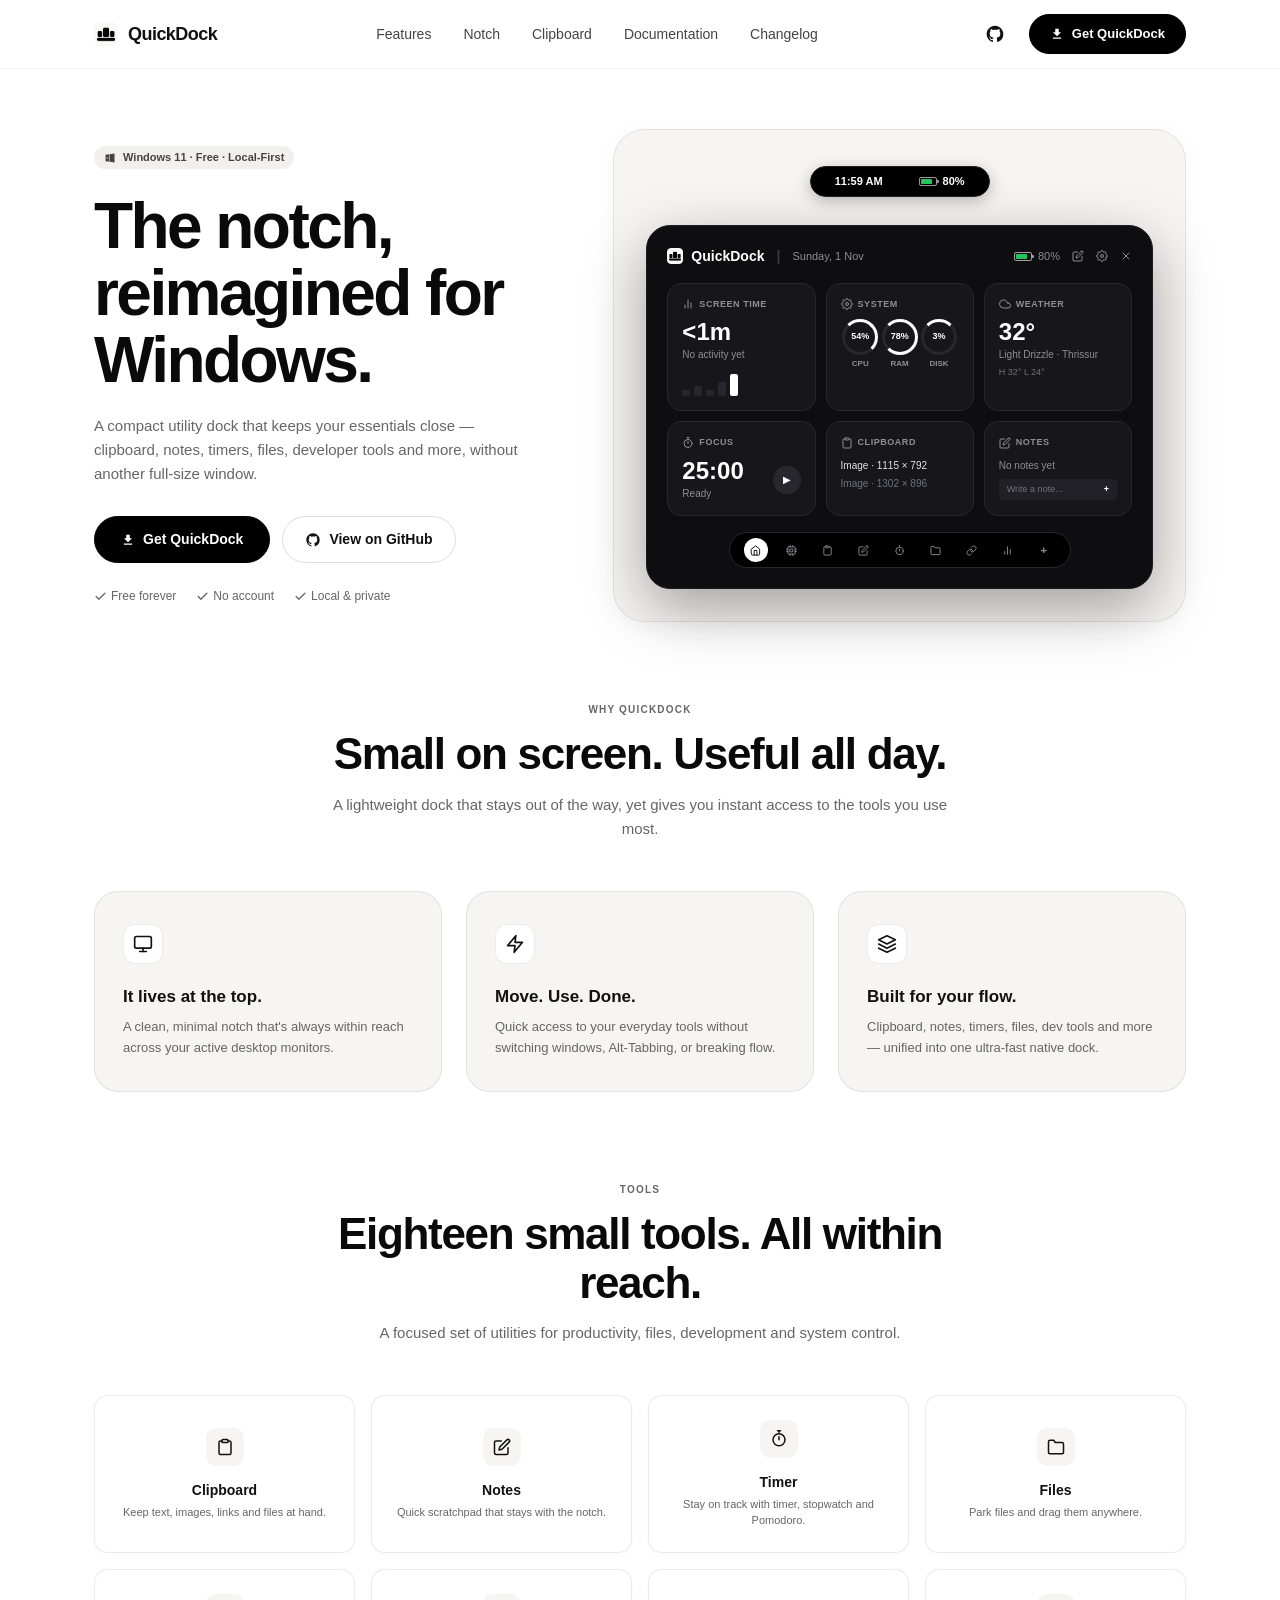
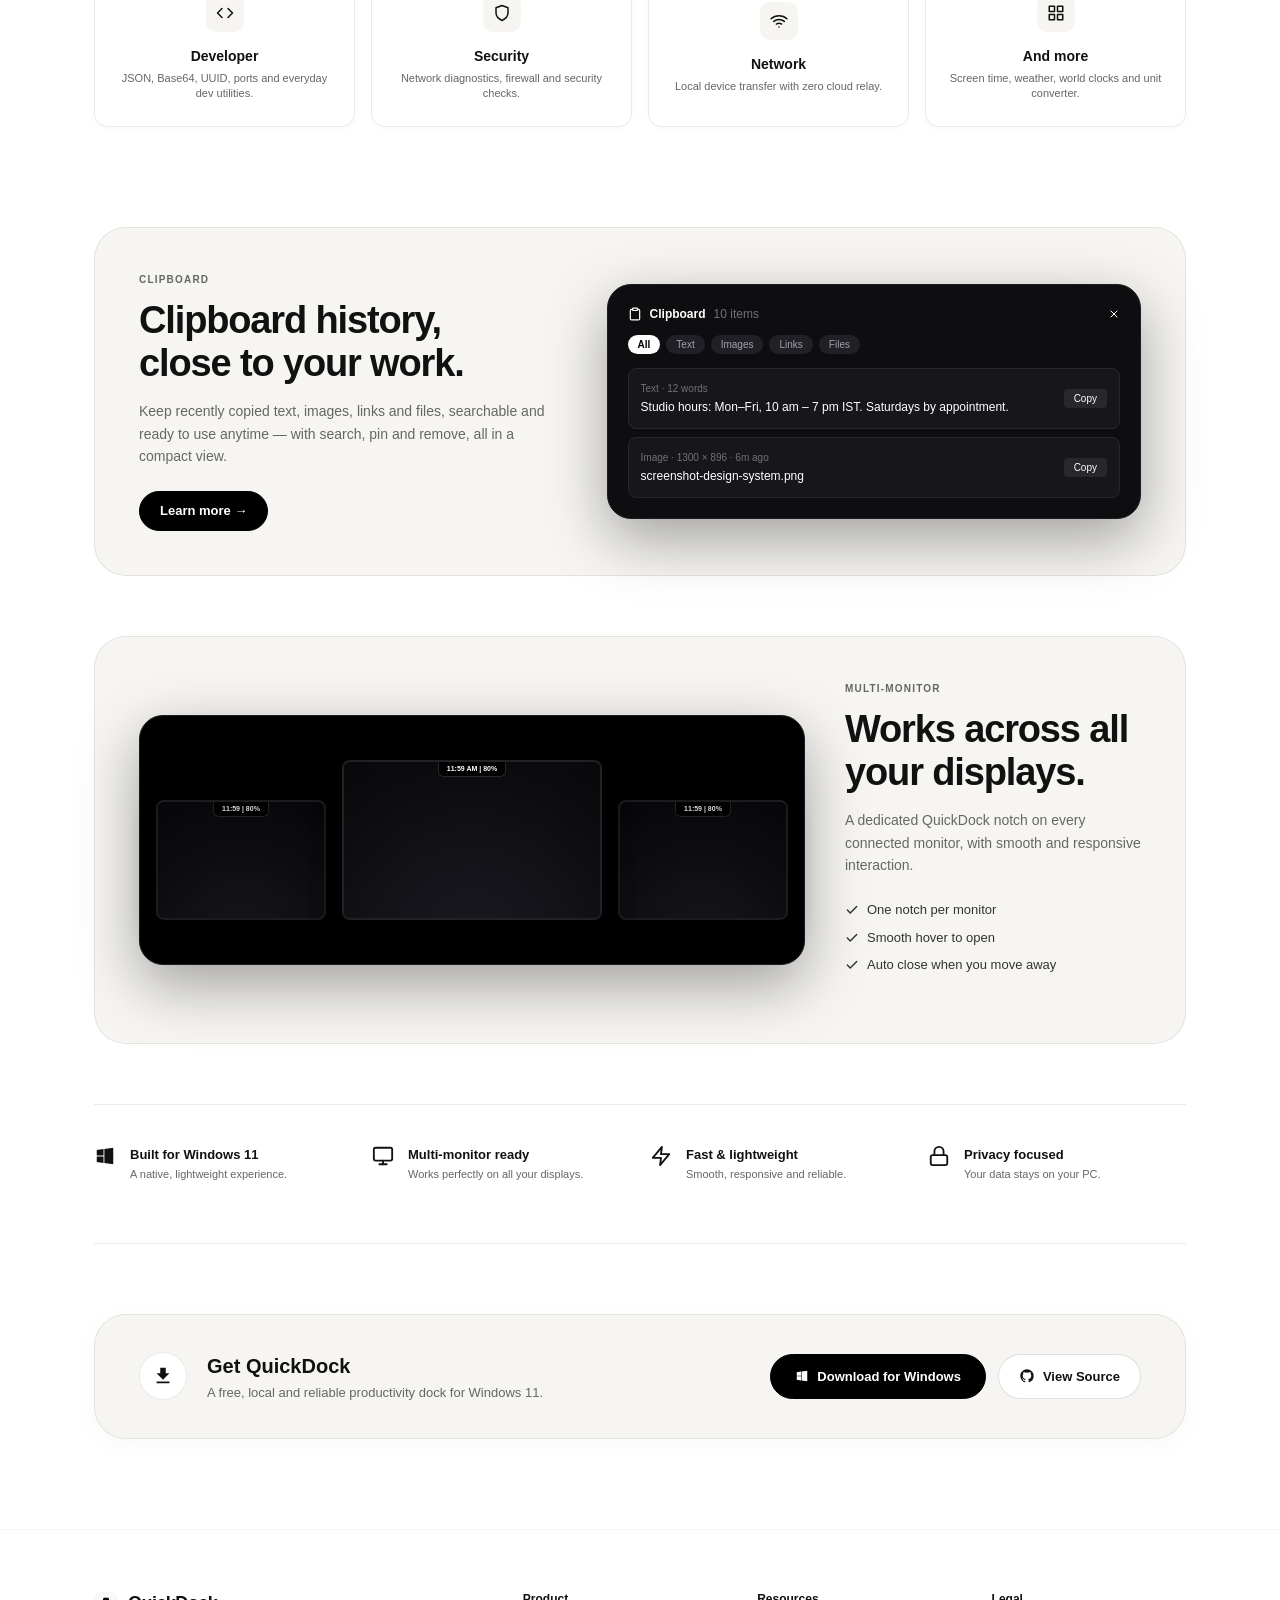
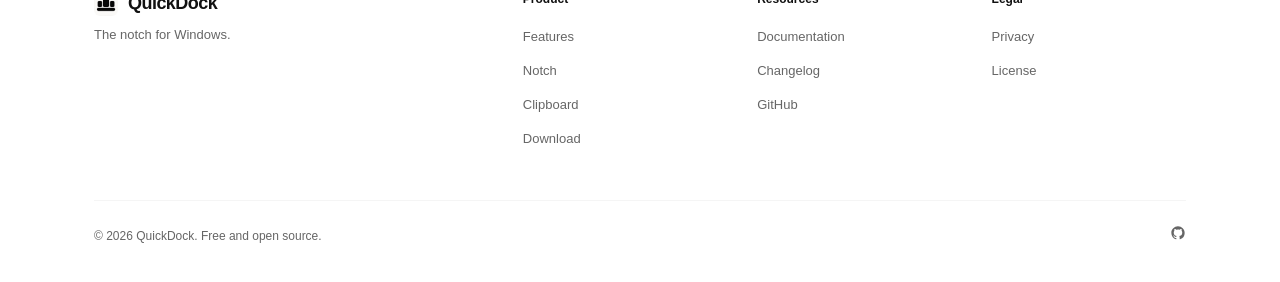
==== commit cac10df1: "fix(website): replace all emojis with native vector SVG icons across all pages" ====
--- a/docs/index.html
+++ b/docs/index.html
@@ -46,7 +46,12 @@
       <!-- Left Column -->
       <div class="hero-content">
         <div class="hero-tagline-wrap">
-          <span class="hero-tag">🪟 Windows 11 · Free · Local-First</span>
+          <span class="hero-tag">
+            <svg width="12" height="12" viewBox="0 0 24 24" fill="currentColor" style="vertical-align: middle; margin-right: 4px;">
+              <path d="M3 5.479l7.377-1.016v7.127H3V5.48zm0 13.042l7.377 1.017v-7.04H3v6.023zm8.333 1.148L21 21V11.59H11.333v8.079zm0-15.338V11.59H21V3l-9.667 1.331z"/>
+            </svg>
+            Windows 11 · Free · Local-First
+          </span>
         </div>
         <h1 class="hero-title">
           The notch,<br>reimagined for<br>Windows.
@@ -69,9 +74,18 @@
           </a>
         </div>
         <div class="hero-perks">
-          <span>✓ Free forever</span>
-          <span>✓ No account</span>
-          <span>✓ Local & private</span>
+          <span>
+            <svg width="13" height="13" viewBox="0 0 24 24" fill="none" stroke="currentColor" stroke-width="2.5" stroke-linecap="round" stroke-linejoin="round"><polyline points="20 6 9 17 4 12"/></svg>
+            Free forever
+          </span>
+          <span>
+            <svg width="13" height="13" viewBox="0 0 24 24" fill="none" stroke="currentColor" stroke-width="2.5" stroke-linecap="round" stroke-linejoin="round"><polyline points="20 6 9 17 4 12"/></svg>
+            No account
+          </span>
+          <span>
+            <svg width="13" height="13" viewBox="0 0 24 24" fill="none" stroke="currentColor" stroke-width="2.5" stroke-linecap="round" stroke-linejoin="round"><polyline points="20 6 9 17 4 12"/></svg>
+            Local &amp; private
+          </span>
         </div>
       </div>
 
@@ -102,16 +116,19 @@
                 <div class="battery-icon-pill"><div class="battery-fill"></div></div>
                 <span>80%</span>
               </div>
-              <span>🖊</span>
-              <span>⚙</span>
-              <span>✕</span>
+              <svg width="12" height="12" viewBox="0 0 24 24" fill="none" stroke="currentColor" stroke-width="2" stroke-linecap="round" stroke-linejoin="round"><path d="M11 4H4a2 2 0 0 0-2 2v14a2 2 0 0 0 2 2h14a2 2 0 0 0 2-2v-7"/><path d="M18.5 2.5a2.121 2.121 0 0 1 3 3L12 15l-4 1 1-4 9.5-9.5z"/></svg>
+              <svg width="12" height="12" viewBox="0 0 24 24" fill="none" stroke="currentColor" stroke-width="2" stroke-linecap="round" stroke-linejoin="round"><circle cx="12" cy="12" r="3"/><path d="M19.4 15a1.65 1.65 0 0 0 .33 1.82l.06.06a2 2 0 0 1 0 2.83 2 2 0 0 1-2.83 0l-.06-.06a1.65 1.65 0 0 0-1.82-.33 1.65 1.65 0 0 0-1 1.51V21a2 2 0 0 1-2 2 2 2 0 0 1-2-2v-.09A1.65 1.65 0 0 0 9 19.4a1.65 1.65 0 0 0-1.82.33l-.06.06a2 2 0 0 1-2.83 0 2 2 0 0 1 0-2.83l.06-.06a1.65 1.65 0 0 0 .33-1.82 1.65 1.65 0 0 0-1.51-1H3a2 2 0 0 1-2-2 2 2 0 0 1 2-2h.09A1.65 1.65 0 0 0 4.6 9a1.65 1.65 0 0 0-.33-1.82l-.06-.06a2 2 0 0 1 0-2.83 2 2 0 0 1 2.83 0l.06.06a1.65 1.65 0 0 0 1.82.33H9a1.65 1.65 0 0 0 1-1.51V3a2 2 0 0 1 2-2 2 2 0 0 1 2 2v.09a1.65 1.65 0 0 0 1 1.51 1.65 1.65 0 0 0 1.82-.33l.06-.06a2 2 0 0 1 2.83 0 2 2 0 0 1 0 2.83l-.06.06a1.65 1.65 0 0 0-.33 1.82V9a1.65 1.65 0 0 0 1.51 1H21a2 2 0 0 1 2 2 2 2 0 0 1-2 2h-.09a1.65 1.65 0 0 0-1.51 1z"/></svg>
+              <svg width="12" height="12" viewBox="0 0 24 24" fill="none" stroke="currentColor" stroke-width="2" stroke-linecap="round" stroke-linejoin="round"><line x1="18" y1="6" x2="6" y2="18"/><line x1="6" y1="6" x2="18" y2="18"/></svg>
             </div>
           </div>
 
           <div class="mock-dock-grid">
             <!-- Screen Time Tile -->
             <div class="mock-tile">
-              <div class="mock-tile-header">📊 Screen Time</div>
+              <div class="mock-tile-header">
+                <svg width="12" height="12" viewBox="0 0 24 24" fill="none" stroke="currentColor" stroke-width="2" stroke-linecap="round" stroke-linejoin="round"><line x1="18" y1="20" x2="18" y2="10"/><line x1="12" y1="20" x2="12" y2="4"/><line x1="6" y1="20" x2="6" y2="14"/></svg>
+                Screen Time
+              </div>
               <div class="mock-stat">&lt;1m</div>
               <div class="mock-subtext">No activity yet</div>
               <div class="mock-spark-bars">
@@ -125,7 +142,10 @@
 
             <!-- System Tile -->
             <div class="mock-tile">
-              <div class="mock-tile-header">⚙ System</div>
+              <div class="mock-tile-header">
+                <svg width="12" height="12" viewBox="0 0 24 24" fill="none" stroke="currentColor" stroke-width="2" stroke-linecap="round" stroke-linejoin="round"><circle cx="12" cy="12" r="3"/><path d="M19.4 15a1.65 1.65 0 0 0 .33 1.82l.06.06a2 2 0 0 1 0 2.83 2 2 0 0 1-2.83 0l-.06-.06a1.65 1.65 0 0 0-1.82-.33 1.65 1.65 0 0 0-1 1.51V21a2 2 0 0 1-2 2 2 2 0 0 1-2-2v-.09A1.65 1.65 0 0 0 9 19.4a1.65 1.65 0 0 0-1.82.33l-.06.06a2 2 0 0 1-2.83 0 2 2 0 0 1 0-2.83l.06-.06a1.65 1.65 0 0 0 .33-1.82 1.65 1.65 0 0 0-1.51-1H3a2 2 0 0 1-2-2 2 2 0 0 1 2-2h.09A1.65 1.65 0 0 0 4.6 9a1.65 1.65 0 0 0-.33-1.82l-.06-.06a2 2 0 0 1 0-2.83 2 2 0 0 1 2.83 0l.06.06a1.65 1.65 0 0 0 1.82.33H9a1.65 1.65 0 0 0 1-1.51V3a2 2 0 0 1 2-2 2 2 0 0 1 2 2v.09a1.65 1.65 0 0 0 1 1.51 1.65 1.65 0 0 0 1.82-.33l.06-.06a2 2 0 0 1 2.83 0 2 2 0 0 1 0 2.83l-.06.06a1.65 1.65 0 0 0-.33 1.82V9a1.65 1.65 0 0 0 1.51 1H21a2 2 0 0 1 2 2 2 2 0 0 1-2 2h-.09a1.65 1.65 0 0 0-1.51 1z"/></svg>
+                System
+              </div>
               <div class="rings-container">
                 <div class="ring-unit">
                   <div class="ring-circle" style="border-top-color:#FFFFFF; border-right-color:#FFFFFF;">54%</div>
@@ -144,7 +164,10 @@
 
             <!-- Weather Tile -->
             <div class="mock-tile">
-              <div class="mock-tile-header">☁ Weather</div>
+              <div class="mock-tile-header">
+                <svg width="12" height="12" viewBox="0 0 24 24" fill="none" stroke="currentColor" stroke-width="2" stroke-linecap="round" stroke-linejoin="round"><path d="M18 10h-1.26A8 8 0 1 0 9 20h9a5 5 0 0 0 0-10z"/></svg>
+                Weather
+              </div>
               <div class="mock-stat">32°</div>
               <div class="mock-subtext">Light Drizzle · Thrissur</div>
               <div style="font-size: 9px; color: #71717A; margin-top: 4px;">H 32° L 24°</div>
@@ -152,7 +175,10 @@
 
             <!-- Focus Tile -->
             <div class="mock-tile">
-              <div class="mock-tile-header">⏱ Focus</div>
+              <div class="mock-tile-header">
+                <svg width="12" height="12" viewBox="0 0 24 24" fill="none" stroke="currentColor" stroke-width="2" stroke-linecap="round" stroke-linejoin="round"><circle cx="12" cy="13" r="8"/><line x1="12" y1="9" x2="12" y2="13"/><line x1="12" y1="1" x2="12" y2="3"/><line x1="10" y1="1" x2="14" y2="1"/></svg>
+                Focus
+              </div>
               <div style="display:flex; justify-content:space-between; align-items:center;">
                 <div>
                   <div class="mock-stat">25:00</div>
@@ -164,14 +190,20 @@
 
             <!-- Clipboard Tile -->
             <div class="mock-tile">
-              <div class="mock-tile-header">📋 Clipboard</div>
+              <div class="mock-tile-header">
+                <svg width="12" height="12" viewBox="0 0 24 24" fill="none" stroke="currentColor" stroke-width="2" stroke-linecap="round" stroke-linejoin="round"><path d="M16 4h2a2 2 0 0 1 2 2v14a2 2 0 0 1-2 2H6a2 2 0 0 1-2-2V6a2 2 0 0 1 2-2h2"/><rect x="8" y="2" width="8" height="4" rx="1" ry="1"/></svg>
+                Clipboard
+              </div>
               <div style="font-size: 10px; color: #E4E4E7; margin-bottom: 3px;">Image · 1115 × 792</div>
               <div style="font-size: 10px; color: #71717A;">Image · 1302 × 896</div>
             </div>
 
             <!-- Notes Tile -->
             <div class="mock-tile">
-              <div class="mock-tile-header">📝 Notes</div>
+              <div class="mock-tile-header">
+                <svg width="12" height="12" viewBox="0 0 24 24" fill="none" stroke="currentColor" stroke-width="2" stroke-linecap="round" stroke-linejoin="round"><path d="M11 4H4a2 2 0 0 0-2 2v14a2 2 0 0 0 2 2h14a2 2 0 0 0 2-2v-7"/><path d="M18.5 2.5a2.121 2.121 0 0 1 3 3L12 15l-4 1 1-4 9.5-9.5z"/></svg>
+                Notes
+              </div>
               <div class="mock-subtext" style="margin-bottom: 6px;">No notes yet</div>
               <div style="background: #202026; border-radius: 4px; padding: 4px 8px; font-size: 9px; color: #71717A; display: flex; justify-content: space-between;">
                 <span>Write a note...</span>
@@ -183,14 +215,30 @@
           <!-- Bottom Floating Dock -->
           <div style="text-align: center;">
             <div class="mock-floating-nav">
-              <span class="mock-nav-item active">⌂</span>
-              <span class="mock-nav-item">⚙</span>
-              <span class="mock-nav-item">📋</span>
-              <span class="mock-nav-item">📝</span>
-              <span class="mock-nav-item">⏱</span>
-              <span class="mock-nav-item">📁</span>
-              <span class="mock-nav-item">🔗</span>
-              <span class="mock-nav-item">📊</span>
+              <span class="mock-nav-item active">
+                <svg width="11" height="11" viewBox="0 0 24 24" fill="none" stroke="currentColor" stroke-width="2" stroke-linecap="round" stroke-linejoin="round"><path d="M3 9l9-7 9 7v11a2 2 0 0 1-2 2H5a2 2 0 0 1-2-2z"/><polyline points="9 22 9 12 15 12 15 22"/></svg>
+              </span>
+              <span class="mock-nav-item">
+                <svg width="11" height="11" viewBox="0 0 24 24" fill="none" stroke="currentColor" stroke-width="2" stroke-linecap="round" stroke-linejoin="round"><rect x="4" y="4" width="16" height="16" rx="2" ry="2"/><rect x="9" y="9" width="6" height="6"/><line x1="9" y1="1" x2="9" y2="4"/><line x1="15" y1="1" x2="15" y2="4"/><line x1="9" y1="20" x2="9" y2="23"/><line x1="15" y1="20" x2="15" y2="23"/><line x1="20" y1="9" x2="23" y2="9"/><line x1="20" y1="14" x2="23" y2="14"/><line x1="1" y1="9" x2="4" y2="9"/><line x1="1" y1="14" x2="4" y2="14"/></svg>
+              </span>
+              <span class="mock-nav-item">
+                <svg width="11" height="11" viewBox="0 0 24 24" fill="none" stroke="currentColor" stroke-width="2" stroke-linecap="round" stroke-linejoin="round"><path d="M16 4h2a2 2 0 0 1 2 2v14a2 2 0 0 1-2 2H6a2 2 0 0 1-2-2V6a2 2 0 0 1 2-2h2"/><rect x="8" y="2" width="8" height="4" rx="1" ry="1"/></svg>
+              </span>
+              <span class="mock-nav-item">
+                <svg width="11" height="11" viewBox="0 0 24 24" fill="none" stroke="currentColor" stroke-width="2" stroke-linecap="round" stroke-linejoin="round"><path d="M11 4H4a2 2 0 0 0-2 2v14a2 2 0 0 0 2 2h14a2 2 0 0 0 2-2v-7"/><path d="M18.5 2.5a2.121 2.121 0 0 1 3 3L12 15l-4 1 1-4 9.5-9.5z"/></svg>
+              </span>
+              <span class="mock-nav-item">
+                <svg width="11" height="11" viewBox="0 0 24 24" fill="none" stroke="currentColor" stroke-width="2" stroke-linecap="round" stroke-linejoin="round"><circle cx="12" cy="13" r="8"/><line x1="12" y1="9" x2="12" y2="13"/><line x1="12" y1="1" x2="12" y2="3"/></svg>
+              </span>
+              <span class="mock-nav-item">
+                <svg width="11" height="11" viewBox="0 0 24 24" fill="none" stroke="currentColor" stroke-width="2" stroke-linecap="round" stroke-linejoin="round"><path d="M22 19a2 2 0 0 1-2 2H4a2 2 0 0 1-2-2V5a2 2 0 0 1 2-2h5l2 3h9a2 2 0 0 1 2 2z"/></svg>
+              </span>
+              <span class="mock-nav-item">
+                <svg width="11" height="11" viewBox="0 0 24 24" fill="none" stroke="currentColor" stroke-width="2" stroke-linecap="round" stroke-linejoin="round"><path d="M10 13a5 5 0 0 0 7.54.54l3-3a5 5 0 0 0-7.07-7.07l-1.72 1.71"/><path d="M14 11a5 5 0 0 0-7.54-.54l-3 3a5 5 0 0 0 7.07 7.07l1.71-1.71"/></svg>
+              </span>
+              <span class="mock-nav-item">
+                <svg width="11" height="11" viewBox="0 0 24 24" fill="none" stroke="currentColor" stroke-width="2" stroke-linecap="round" stroke-linejoin="round"><line x1="18" y1="20" x2="18" y2="10"/><line x1="12" y1="20" x2="12" y2="4"/><line x1="6" y1="20" x2="6" y2="14"/></svg>
+              </span>
               <span class="mock-nav-item" style="font-weight:bold;">+</span>
             </div>
           </div>
@@ -210,19 +258,25 @@
 
       <div class="why-grid">
         <div class="why-card">
-          <div class="why-icon">🖥️</div>
+          <div class="why-icon">
+            <svg width="20" height="20" viewBox="0 0 24 24" fill="none" stroke="currentColor" stroke-width="2" stroke-linecap="round" stroke-linejoin="round"><rect x="2" y="3" width="20" height="14" rx="2" ry="2"/><line x1="8" y1="21" x2="16" y2="21"/><line x1="12" y1="17" x2="12" y2="21"/></svg>
+          </div>
           <h3 class="why-card-title">It lives at the top.</h3>
           <p class="why-card-desc">A clean, minimal notch that's always within reach across your active desktop monitors.</p>
         </div>
 
         <div class="why-card">
-          <div class="why-icon">⚡</div>
+          <div class="why-icon">
+            <svg width="20" height="20" viewBox="0 0 24 24" fill="none" stroke="currentColor" stroke-width="2" stroke-linecap="round" stroke-linejoin="round"><polygon points="13 2 3 14 12 14 11 22 21 10 12 10 13 2"/></svg>
+          </div>
           <h3 class="why-card-title">Move. Use. Done.</h3>
           <p class="why-card-desc">Quick access to your everyday tools without switching windows, Alt-Tabbing, or breaking flow.</p>
         </div>
 
         <div class="why-card">
-          <div class="why-icon">📚</div>
+          <div class="why-icon">
+            <svg width="20" height="20" viewBox="0 0 24 24" fill="none" stroke="currentColor" stroke-width="2" stroke-linecap="round" stroke-linejoin="round"><polygon points="12 2 2 7 12 12 22 7 12 2"/><polyline points="2 17 12 22 22 17"/><polyline points="2 12 12 17 22 12"/></svg>
+          </div>
           <h3 class="why-card-title">Built for your flow.</h3>
           <p class="why-card-desc">Clipboard, notes, timers, files, dev tools and more — unified into one ultra-fast native dock.</p>
         </div>
@@ -241,49 +295,65 @@
 
       <div class="tools-grid">
         <div class="tool-chip-card">
-          <div class="tool-chip-icon">📋</div>
+          <div class="tool-chip-icon">
+            <svg width="18" height="18" viewBox="0 0 24 24" fill="none" stroke="currentColor" stroke-width="2" stroke-linecap="round" stroke-linejoin="round"><path d="M16 4h2a2 2 0 0 1 2 2v14a2 2 0 0 1-2 2H6a2 2 0 0 1-2-2V6a2 2 0 0 1 2-2h2"/><rect x="8" y="2" width="8" height="4" rx="1" ry="1"/></svg>
+          </div>
           <h4 class="tool-chip-title">Clipboard</h4>
           <p class="tool-chip-desc">Keep text, images, links and files at hand.</p>
         </div>
 
         <div class="tool-chip-card">
-          <div class="tool-chip-icon">📝</div>
+          <div class="tool-chip-icon">
+            <svg width="18" height="18" viewBox="0 0 24 24" fill="none" stroke="currentColor" stroke-width="2" stroke-linecap="round" stroke-linejoin="round"><path d="M11 4H4a2 2 0 0 0-2 2v14a2 2 0 0 0 2 2h14a2 2 0 0 0 2-2v-7"/><path d="M18.5 2.5a2.121 2.121 0 0 1 3 3L12 15l-4 1 1-4 9.5-9.5z"/></svg>
+          </div>
           <h4 class="tool-chip-title">Notes</h4>
           <p class="tool-chip-desc">Quick scratchpad that stays with the notch.</p>
         </div>
 
         <div class="tool-chip-card">
-          <div class="tool-chip-icon">⏱</div>
+          <div class="tool-chip-icon">
+            <svg width="18" height="18" viewBox="0 0 24 24" fill="none" stroke="currentColor" stroke-width="2" stroke-linecap="round" stroke-linejoin="round"><circle cx="12" cy="13" r="8"/><line x1="12" y1="9" x2="12" y2="13"/><line x1="12" y1="1" x2="12" y2="3"/><line x1="10" y1="1" x2="14" y2="1"/></svg>
+          </div>
           <h4 class="tool-chip-title">Timer</h4>
           <p class="tool-chip-desc">Stay on track with timer, stopwatch and Pomodoro.</p>
         </div>
 
         <div class="tool-chip-card">
-          <div class="tool-chip-icon">📁</div>
+          <div class="tool-chip-icon">
+            <svg width="18" height="18" viewBox="0 0 24 24" fill="none" stroke="currentColor" stroke-width="2" stroke-linecap="round" stroke-linejoin="round"><path d="M22 19a2 2 0 0 1-2 2H4a2 2 0 0 1-2-2V5a2 2 0 0 1 2-2h5l2 3h9a2 2 0 0 1 2 2z"/></svg>
+          </div>
           <h4 class="tool-chip-title">Files</h4>
           <p class="tool-chip-desc">Park files and drag them anywhere.</p>
         </div>
 
         <div class="tool-chip-card">
-          <div class="tool-chip-icon">&lt;/&gt;</div>
+          <div class="tool-chip-icon">
+            <svg width="18" height="18" viewBox="0 0 24 24" fill="none" stroke="currentColor" stroke-width="2" stroke-linecap="round" stroke-linejoin="round"><polyline points="16 18 22 12 16 6"/><polyline points="8 6 2 12 8 18"/></svg>
+          </div>
           <h4 class="tool-chip-title">Developer</h4>
           <p class="tool-chip-desc">JSON, Base64, UUID, ports and everyday dev utilities.</p>
         </div>
 
         <div class="tool-chip-card">
-          <div class="tool-chip-icon">🛡️</div>
+          <div class="tool-chip-icon">
+            <svg width="18" height="18" viewBox="0 0 24 24" fill="none" stroke="currentColor" stroke-width="2" stroke-linecap="round" stroke-linejoin="round"><path d="M12 22s8-4 8-10V5l-8-3-8 3v7c0 6 8 10 8 10z"/></svg>
+          </div>
           <h4 class="tool-chip-title">Security</h4>
           <p class="tool-chip-desc">Network diagnostics, firewall and security checks.</p>
         </div>
 
         <div class="tool-chip-card">
-          <div class="tool-chip-icon">📡</div>
+          <div class="tool-chip-icon">
+            <svg width="18" height="18" viewBox="0 0 24 24" fill="none" stroke="currentColor" stroke-width="2" stroke-linecap="round" stroke-linejoin="round"><path d="M5 12.55a11 11 0 0 1 14.08 0"/><path d="M1.42 9a16 16 0 0 1 21.16 0"/><path d="M8.53 16.11a6 6 0 0 1 6.95 0"/><line x1="12" y1="20" x2="12.01" y2="20"/></svg>
+          </div>
           <h4 class="tool-chip-title">Network</h4>
           <p class="tool-chip-desc">Local device transfer with zero cloud relay.</p>
         </div>
 
         <div class="tool-chip-card">
-          <div class="tool-chip-icon">🎛️</div>
+          <div class="tool-chip-icon">
+            <svg width="18" height="18" viewBox="0 0 24 24" fill="none" stroke="currentColor" stroke-width="2" stroke-linecap="round" stroke-linejoin="round"><rect x="3" y="3" width="7" height="7"/><rect x="14" y="3" width="7" height="7"/><rect x="14" y="14" width="7" height="7"/><rect x="3" y="14" width="7" height="7"/></svg>
+          </div>
           <h4 class="tool-chip-title">And more</h4>
           <p class="tool-chip-desc">Screen time, weather, world clocks and unit converter.</p>
         </div>
@@ -307,10 +377,11 @@
         <div class="spotlight-visual">
           <div style="display:flex; justify-content:space-between; align-items:center; margin-bottom:12px; font-size:12px; font-weight:700;">
             <div style="display:flex; align-items:center; gap:8px;">
-              <span>📋 Clipboard</span>
+              <svg width="14" height="14" viewBox="0 0 24 24" fill="none" stroke="currentColor" stroke-width="2" stroke-linecap="round" stroke-linejoin="round"><path d="M16 4h2a2 2 0 0 1 2 2v14a2 2 0 0 1-2 2H6a2 2 0 0 1-2-2V6a2 2 0 0 1 2-2h2"/><rect x="8" y="2" width="8" height="4" rx="1" ry="1"/></svg>
+              <span>Clipboard</span>
               <span style="color:#71717A; font-weight:normal;">10 items</span>
             </div>
-            <span>✕</span>
+            <svg width="12" height="12" viewBox="0 0 24 24" fill="none" stroke="currentColor" stroke-width="2" stroke-linecap="round" stroke-linejoin="round"><line x1="18" y1="6" x2="6" y2="18"/><line x1="6" y1="6" x2="18" y2="18"/></svg>
           </div>
 
           <!-- Filter Pills -->
@@ -375,9 +446,18 @@
             A dedicated QuickDock notch on every connected monitor, with smooth and responsive interaction.
           </p>
           <ul class="spotlight-checkmarks">
-            <li><span>✓</span> One notch per monitor</li>
-            <li><span>✓</span> Smooth hover to open</li>
-            <li><span>✓</span> Auto close when you move away</li>
+            <li>
+              <svg width="14" height="14" viewBox="0 0 24 24" fill="none" stroke="currentColor" stroke-width="2.5" stroke-linecap="round" stroke-linejoin="round"><polyline points="20 6 9 17 4 12"/></svg>
+              One notch per monitor
+            </li>
+            <li>
+              <svg width="14" height="14" viewBox="0 0 24 24" fill="none" stroke="currentColor" stroke-width="2.5" stroke-linecap="round" stroke-linejoin="round"><polyline points="20 6 9 17 4 12"/></svg>
+              Smooth hover to open
+            </li>
+            <li>
+              <svg width="14" height="14" viewBox="0 0 24 24" fill="none" stroke="currentColor" stroke-width="2.5" stroke-linecap="round" stroke-linejoin="round"><polyline points="20 6 9 17 4 12"/></svg>
+              Auto close when you move away
+            </li>
           </ul>
         </div>
       </div>
@@ -388,7 +468,11 @@
   <section class="container">
     <div class="features-badges-bar">
       <div class="badge-item">
-        <div class="badge-icon">🪟</div>
+        <div class="badge-icon">
+          <svg width="22" height="22" viewBox="0 0 24 24" fill="currentColor">
+            <path d="M3 5.479l7.377-1.016v7.127H3V5.48zm0 13.042l7.377 1.017v-7.04H3v6.023zm8.333 1.148L21 21V11.59H11.333v8.079zm0-15.338V11.59H21V3l-9.667 1.331z"/>
+          </svg>
+        </div>
         <div>
           <h4 class="badge-title">Built for Windows 11</h4>
           <p class="badge-desc">A native, lightweight experience.</p>
@@ -396,7 +480,9 @@
       </div>
 
       <div class="badge-item">
-        <div class="badge-icon">🖥️</div>
+        <div class="badge-icon">
+          <svg width="22" height="22" viewBox="0 0 24 24" fill="none" stroke="currentColor" stroke-width="2" stroke-linecap="round" stroke-linejoin="round"><rect x="2" y="3" width="20" height="14" rx="2" ry="2"/><line x1="8" y1="21" x2="16" y2="21"/><line x1="12" y1="17" x2="12" y2="21"/></svg>
+        </div>
         <div>
           <h4 class="badge-title">Multi-monitor ready</h4>
           <p class="badge-desc">Works perfectly on all your displays.</p>
@@ -404,15 +490,19 @@
       </div>
 
       <div class="badge-item">
-        <div class="badge-icon">⚡</div>
+        <div class="badge-icon">
+          <svg width="22" height="22" viewBox="0 0 24 24" fill="none" stroke="currentColor" stroke-width="2" stroke-linecap="round" stroke-linejoin="round"><polygon points="13 2 3 14 12 14 11 22 21 10 12 10 13 2"/></svg>
+        </div>
         <div>
-          <h4 class="badge-title">Fast & lightweight</h4>
+          <h4 class="badge-title">Fast &amp; lightweight</h4>
           <p class="badge-desc">Smooth, responsive and reliable.</p>
         </div>
       </div>
 
       <div class="badge-item">
-        <div class="badge-icon">🔒</div>
+        <div class="badge-icon">
+          <svg width="22" height="22" viewBox="0 0 24 24" fill="none" stroke="currentColor" stroke-width="2" stroke-linecap="round" stroke-linejoin="round"><rect x="3" y="11" width="18" height="11" rx="2" ry="2"/><path d="M7 11V7a5 5 0 0 1 10 0v4"/></svg>
+        </div>
         <div>
           <h4 class="badge-title">Privacy focused</h4>
           <p class="badge-desc">Your data stays on your PC.</p>
@@ -438,7 +528,7 @@
       <div class="download-banner-actions">
         <a href="./download/" class="btn-primary" style="padding: 12px 24px;">
           <svg width="14" height="14" viewBox="0 0 24 24" fill="currentColor">
-            <path d="M19 9h-4V3H9v6H5l7 7 7-7zM5 18v2h14v-2H5z"/>
+            <path d="M3 5.479l7.377-1.016v7.127H3V5.48zm0 13.042l7.377 1.017v-7.04H3v6.023zm8.333 1.148L21 21V11.59H11.333v8.079zm0-15.338V11.59H21V3l-9.667 1.331z"/>
           </svg>
           Download for Windows
         </a>
